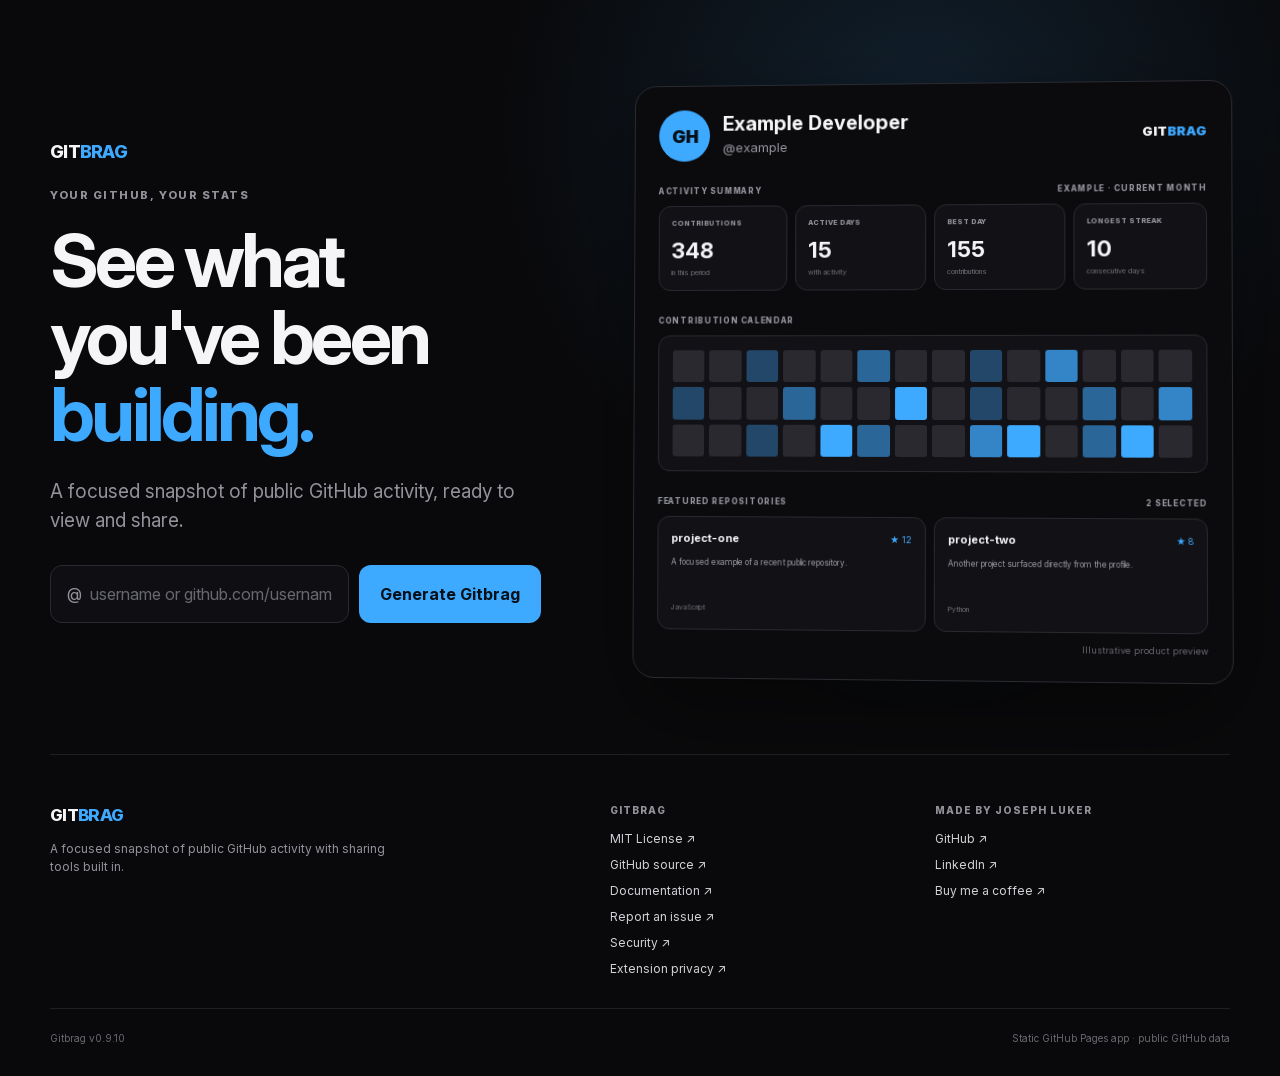
==== index.html @ af661ecd "License Gitbrag under MIT in v0.9.10" ====
<!doctype html>
<html lang="en">
<head>
  <meta charset="UTF-8">
  <meta name="viewport" content="width=device-width, initial-scale=1.0">
  <meta name="description" content="Gitbrag turns public GitHub activity into focused stats, shareable profiles, social images, embeds, and in-GitHub cards.">
  <meta name="theme-color" content="#09090b">
  <meta name="referrer" content="no-referrer">
  <meta http-equiv="Content-Security-Policy" content="default-src 'self'; script-src 'self'; style-src 'self' 'unsafe-inline'; font-src 'self'; connect-src https://api.github.com https://github-contributions-api.jogruber.de; img-src 'self' https://avatars.githubusercontent.com data: blob:; object-src 'none'; base-uri 'none'; form-action 'none'">
  <meta name="color-scheme" content="dark">
  <title>Gitbrag — Your GitHub, Your Stats</title>
  <link rel="icon" href="data:,">
  <link rel="stylesheet" href="style.css?v=0.9.10">
  <link rel="stylesheet" href="share-page.css?v=0.9.10">
  <link rel="stylesheet" href="png.css?v=0.9.10">
  <link rel="stylesheet" href="landing.css?v=0.9.10">
  <link rel="stylesheet" href="dated.css?v=0.9.10">
</head>
<body>
  <main class="app">
    <div class="app-version" aria-label="Gitbrag version 0.9.10">v0.9.10</div>

    <section id="searchView" class="landing-simple" aria-labelledby="searchTitle">
      <div class="landing-simple-shell">
        <div class="landing-simple-hero">
          <div class="landing-simple-hero-copy">
            <div class="landing-simple-brand">GIT<span>BRAG</span></div>
            <p class="landing-simple-kicker">YOUR GITHUB, YOUR STATS</p>
            <h1 id="searchTitle">See what you've been<br><span>building.</span></h1>
            <p class="landing-simple-copy">A focused snapshot of public GitHub activity, ready to view and share.</p>

            <form id="searchForm" class="search landing-simple-search">
              <label class="input-wrap" for="username">
                <span aria-hidden="true">@</span>
                <input id="username" autocomplete="off" autocapitalize="none" spellcheck="false"
                       placeholder="username or github.com/username"
                       aria-label="GitHub username or GitHub profile URL" required>
              </label>
              <button type="submit">Generate Gitbrag</button>
            </form>
          </div>

          <div class="landing-product-stage" aria-label="Illustrative Gitbrag dashboard preview">
            <div class="landing-demo">
              <div class="landing-demo-top">
                <div class="landing-demo-profile">
                  <div class="landing-demo-avatar" aria-hidden="true">GH</div>
                  <div><strong>Example Developer</strong><small>@example</small></div>
                </div>
                <div class="landing-demo-brand">GIT<span>BRAG</span></div>
              </div>

              <div class="landing-demo-label"><span>Activity summary</span><span>Example · current month</span></div>
              <div class="landing-demo-stats">
                <article class="landing-demo-stat"><span>Contributions</span><b>348</b><small>in this period</small></article>
                <article class="landing-demo-stat"><span>Active days</span><b>15</b><small>with activity</small></article>
                <article class="landing-demo-stat"><span>Best day</span><b>155</b><small>contributions</small></article>
                <article class="landing-demo-stat"><span>Longest streak</span><b>10</b><small>consecutive days</small></article>
              </div>

              <div class="landing-demo-label"><span>Contribution calendar</span><span></span></div>
              <div class="landing-demo-calendar"><div class="landing-demo-heatmap" aria-hidden="true"></div></div>

              <div class="landing-demo-label"><span>Featured repositories</span><span>2 selected</span></div>
              <div class="landing-demo-repos">
                <article class="landing-demo-repo">
                  <div class="landing-demo-repo-top"><strong>project-one</strong><span>★ 12</span></div>
                  <p>A focused example of a recent public repository.</p>
                  <small>JavaScript</small>
                </article>
                <article class="landing-demo-repo">
                  <div class="landing-demo-repo-top"><strong>project-two</strong><span>★ 8</span></div>
                  <p>Another project surfaced directly from the profile.</p>
                  <small>Python</small>
                </article>
              </div>
              <p class="landing-demo-note">Illustrative product preview</p>
            </div>
          </div>
        </div>

        <footer class="landing-simple-footer">
          <div class="landing-simple-footer-intro">
            <div class="landing-simple-footer-brand">GIT<span>BRAG</span></div>
            <p>A focused snapshot of public GitHub activity with sharing tools built in.</p>
          </div>

          <div class="landing-simple-footer-column">
            <strong>Gitbrag</strong>
            <a href="https://github.com/JPLuker/Gitbrag/blob/main/LICENSE" target="_blank" rel="noopener noreferrer">MIT License ↗</a>
            <a href="https://github.com/JPLuker/Gitbrag" target="_blank" rel="noopener noreferrer">GitHub source ↗</a>
            <a href="https://github.com/JPLuker/Gitbrag/blob/main/README.md" target="_blank" rel="noopener noreferrer">Documentation ↗</a>
            <a href="https://github.com/JPLuker/Gitbrag/issues/new/choose" target="_blank" rel="noopener noreferrer">Report an issue ↗</a>
            <a href="https://github.com/JPLuker/Gitbrag/blob/main/SECURITY.md" target="_blank" rel="noopener noreferrer">Security ↗</a>
            <a href="https://github.com/JPLuker/Gitbrag/blob/main/extension/PRIVACY.md" target="_blank" rel="noopener noreferrer">Extension privacy ↗</a>
          </div>

          <div class="landing-simple-footer-column">
            <strong>Made by Joseph Luker</strong>
            <a href="https://github.com/JPLuker" target="_blank" rel="noopener noreferrer">GitHub ↗</a>
            <a href="https://www.linkedin.com/in/josephluker" target="_blank" rel="noopener noreferrer">LinkedIn ↗</a>
            <a href="https://buymeacoffee.com/OSJoseph" target="_blank" rel="noopener noreferrer">Buy me a coffee ↗</a>
          </div>
        </footer>

        <div class="landing-simple-footer-bottom">
          <span>Gitbrag v0.9.10</span>
          <span>Static GitHub Pages app · public GitHub data</span>
        </div>
      </div>
    </section>

    <section id="loadingView" class="loading hidden" role="status" aria-live="polite">
      <div class="spinner" aria-hidden="true"></div>
      <h2>Building your Gitbrag…</h2>
      <p id="loadingText">Finding the GitHub profile…</p>
    </section>

    <section id="profileView" class="profile hidden" aria-labelledby="displayName">
      <header class="profile-header">
        <button id="backBtn" class="back" type="button">← New user</button>
        <div class="brand small">GIT<span>BRAG</span></div>
        <div class="share-control">
          <button id="shareBtn" class="share-button" type="button" aria-haspopup="menu" aria-controls="shareMenu" aria-expanded="false">Share</button>
          <div id="shareMenu" class="share-menu hidden" role="menu" aria-label="Share options">
            <button id="shareLinkAction" type="button" role="menuitem">Share link</button>
            <button id="generateImageAction" type="button" role="menuitem">Generate image</button>
            <button id="embedAction" type="button" role="menuitem">Embed</button>
          </div>
        </div>
      </header>

      <div class="profile-intro">
        <img id="avatar" class="avatar" alt="">
        <div class="profile-copy">
          <h2 id="displayName" tabindex="-1"></h2>
          <p id="handle" class="handle"></p>
        </div>
      </div>

      <div class="period-picker-wrap">
        <div class="period-stepper periods" role="group" aria-label="Activity period">
          <button id="periodPrev" class="period-arrow" type="button" aria-label="Previous calendar month">‹</button>
          <button id="periodPickerButton" class="period-picker-button" type="button" aria-haspopup="true" aria-controls="periodPickerPanel" aria-expanded="false">
            <span id="periodPickerLabel">Current month</span>
            <span class="period-picker-caret" aria-hidden="true">⌄</span>
          </button>
          <button id="periodNext" class="period-arrow" type="button" aria-label="Next calendar month">›</button>
        </div>

        <div id="periodPickerPanel" class="period-picker-panel hidden" aria-label="Choose activity period">
          <section class="period-picker-section" aria-labelledby="periodCalendarHeading">
            <div id="periodCalendarHeading" class="period-picker-heading">Calendar</div>
            <div class="period-picker-list">
              <button type="button" data-period-shortcut="current-month"><span>This month</span><small id="periodThisMonthLabel"></small></button>
              <button type="button" data-period-shortcut="previous-month"><span>Previous month</span><small id="periodPreviousMonthLabel"></small></button>
              <button type="button" data-period-shortcut="current-year"><span>This year</span><small id="periodCurrentYearLabel"></small></button>
            </div>
            <div class="period-picker-custom-links">
              <button id="chooseMonthToggle" type="button" aria-controls="customMonthPanel" aria-expanded="false">Choose month…</button>
              <button id="chooseYearToggle" type="button" aria-controls="customYearPanel" aria-expanded="false">Choose year…</button>
            </div>

            <div id="customMonthPanel" class="period-custom-panel hidden">
              <label><span>Month</span><select id="customMonthSelect" aria-label="Choose calendar month"></select></label>
              <label><span>Year</span><select id="customMonthYearSelect" aria-label="Choose calendar month year"></select></label>
              <button id="applyCustomMonth" class="period-custom-apply" type="button">View</button>
            </div>

            <div id="customYearPanel" class="period-custom-panel period-custom-year hidden">
              <label><span>Year</span><select id="customYearSelect" aria-label="Choose calendar year"></select></label>
              <button id="applyCustomYear" class="period-custom-apply" type="button">View</button>
            </div>
          </section>

          <section class="period-picker-section" aria-labelledby="periodRollingHeading">
            <div id="periodRollingHeading" class="period-picker-heading">Rolling</div>
            <div class="period-picker-chips" role="group" aria-label="Rolling activity periods">
              <button type="button" data-rolling-period="day">24H</button>
              <button type="button" data-rolling-period="week">7D</button>
              <button type="button" data-rolling-period="month">30D</button>
              <button type="button" data-rolling-period="twomonths">60D</button>
              <button type="button" data-rolling-period="sixmonths">6M</button>
              <button type="button" data-rolling-period="year">1Y</button>
              <button type="button" data-rolling-period="lifetime">ALL TIME</button>
            </div>
          </section>
        </div>
      </div>

      <div class="section-title stats-title">
        <span>ACTIVITY SUMMARY</span>
        <span id="periodLabel">CURRENT MONTH</span>
      </div>
      <div id="contributionNotice" class="notice hidden" role="status"></div>
      <div id="statsGrid" class="stats-grid"></div>
      <div id="extraStats" class="extra-grid" aria-label="Profile summary"></div>

      <div class="section-title">
        <span>CONTRIBUTION CALENDAR</span>
        <span id="calendarPeriodLabel"></span>
      </div>
      <div class="calendar-card">
        <div class="calendar-scroll">
          <div id="contributionGraph" class="contribution-graph" role="img" aria-label="GitHub contribution calendar"></div>
        </div>
        <div class="calendar-footer">
          <span id="calendarTotal"></span>
          <a id="githubProfile" target="_blank" rel="noreferrer">View on GitHub ↗</a>
        </div>
      </div>

      <div class="section-title">
        <span>TOP PUBLIC REPOSITORIES</span>
        <span>NON-FORKS</span>
      </div>
      <div id="repos" class="repo-list"></div>

      <footer>Gitbrag uses public GitHub data. Contribution totals follow GitHub’s public contribution graph.</footer>
    </section>

    <section id="sharedView" class="shared-view hidden" aria-label="Shared Gitbrag page">
      <div id="sharedPreviewBar" class="shared-preview-bar hidden">
        <span class="shared-preview-label">Share preview</span>
        <div class="shared-preview-actions">
          <button id="sharedEdit" class="secondary-button" type="button">Edit share</button>
          <button id="sharedFullProfile" class="secondary-button" type="button">View full profile</button>
        </div>
      </div>
      <div id="sharedPage"></div>
      <div id="sharedFooterActions" class="shared-footer-actions">
        <button id="sharedNewUser" class="shared-create-button" type="button">Create your own Gitbrag</button>
      </div>
    </section>

    <section id="errorView" class="error hidden" aria-live="assertive">
      <div class="brand">GIT<span>BRAG</span></div>
      <h2>Couldn’t load that profile.</h2>
      <p id="errorText">Check the username or GitHub link and try again.</p>
      <button id="errorBack" type="button">Try again</button>
    </section>
  </main>

  <dialog id="shareModal" class="share-dialog" aria-labelledby="shareModalTitle" aria-describedby="shareModalDescription">
    <div class="share-dialog-card">
      <header class="share-dialog-head">
        <div>
          <p class="eyebrow">SHARE LINK</p>
          <h2 id="shareModalTitle">Customize the shared page.</h2>
        </div>
        <button id="closeShareModal" class="icon-button" type="button" aria-label="Close share settings">×</button>
      </header>
      <p id="shareModalDescription" class="share-dialog-copy">Choose what appears when someone opens your Gitbrag link. This is a responsive webpage, not an image.</p>

      <div class="share-settings-grid">
        <fieldset class="share-fieldset">
          <legend>Page sections</legend>
          <label><span>Profile</span><input id="shareProfile" type="checkbox" checked></label>
          <label><span>Stats</span><input id="shareStats" type="checkbox" checked></label>
          <label><span>Contribution calendar</span><input id="shareCalendar" type="checkbox" checked></label>
          <label><span>Repositories</span><input id="shareRepos" type="checkbox" checked></label>
        </fieldset>

        <fieldset class="share-fieldset">
          <legend>Page settings</legend>
          <label><span>Stats period</span><select id="shareStatsPeriod"><option value="day">24 hours</option><option value="week">7 days</option><option value="month">30 days</option><option value="twomonths">60 days</option><option value="sixmonths">6 months</option><option value="year">1 year</option><option value="lifetime">All time</option></select></label>
          <label><span>Calendar range</span><select id="shareCalendarRange"><option value="1m">1 month</option><option value="3m">3 months</option><option value="6m">6 months</option><option value="1y">1 year</option><option value="2y">2 years</option><option value="all">All available</option></select></label>
          <label><span>Text size</span><select id="shareTextSize"><option value="compact">Compact</option><option value="balanced">Balanced</option><option value="large">Large</option><option value="huge">Huge</option></select></label>
          <label><span>Accent</span><select id="shareAccent"><option value="auto">Profile accent</option><option value="blue">Blue</option><option value="white">White</option><option value="cyan">Cyan</option><option value="purple">Purple</option><option value="green">Green</option></select></label>
          <label><span>Card style</span><select id="shareCardStyle"><option value="solid">Solid</option><option value="outline">Outline</option><option value="glass">Glass</option></select></label>
        </fieldset>
      </div>

      <fieldset class="share-fieldset share-repositories-fieldset">
        <legend>Repositories</legend>
        <div id="shareRepoPicker"></div>
      </fieldset>

      <div class="share-dialog-actions">
        <button id="cancelShareModal" class="secondary-button" type="button">Cancel</button>
        <button id="previewSharePage" class="secondary-button" type="button">Preview page</button>
        <button id="copyShareLink" class="primary-button" type="button" aria-live="polite">Copy share link</button>
      </div>
    </div>
  </dialog>

  <dialog id="pngModal" class="png-dialog" aria-labelledby="pngModalTitle" aria-describedby="pngModalDescription">
    <div class="png-dialog-card">
      <header class="png-dialog-head">
        <div>
          <p class="eyebrow">GENERATE IMAGE</p>
          <h2 id="pngModalTitle">Build a shareable Gitbrag PNG.</h2>
        </div>
        <button id="closePngModal" class="icon-button" type="button" aria-label="Close image generator">×</button>
      </header>
      <p id="pngModalDescription" class="png-dialog-copy">The preview is the actual 1080 × 1080 canvas that will be exported. Image rendering is separate from shared-page rendering.</p>

      <div class="png-workspace">
        <div class="png-settings">
          <fieldset class="png-fieldset">
            <legend>Image sections</legend>
            <label><span>Profile</span><input id="pngProfile" type="checkbox" checked></label>
            <label><span>Stats</span><input id="pngStats" type="checkbox" checked></label>
            <label><span>Contribution calendar</span><input id="pngCalendar" type="checkbox" checked></label>
            <label><span>Repositories</span><input id="pngRepos" type="checkbox" checked></label>
          </fieldset>

          <fieldset class="png-fieldset">
            <legend>Image settings</legend>
            <label><span>Stats period</span><select id="pngStatsPeriod"><option value="day">24 hours</option><option value="week">7 days</option><option value="month">30 days</option><option value="twomonths">60 days</option><option value="sixmonths">6 months</option><option value="year">1 year</option><option value="lifetime">All time</option></select></label>
            <label><span>Calendar range</span><select id="pngCalendarRange"><option value="1m">1 month</option><option value="3m">3 months</option><option value="6m">6 months</option><option value="1y">1 year</option><option value="2y">2 years</option><option value="all">All available</option></select></label>
            <label><span>Text size</span><select id="pngTextSize"><option value="compact">Compact</option><option value="balanced">Balanced</option><option value="large">Large</option><option value="huge">Huge</option></select></label>
            <label><span>Accent</span><select id="pngAccent"><option value="auto">Profile accent</option><option value="blue">Blue</option><option value="white">White</option><option value="cyan">Cyan</option><option value="purple">Purple</option><option value="green">Green</option></select></label>
            <label><span>Card style</span><select id="pngCardStyle"><option value="solid">Solid</option><option value="outline">Outline</option><option value="glass">Glass</option></select></label>
          </fieldset>

          <fieldset class="png-fieldset">
            <legend>Repositories</legend>
            <div id="pngRepoPicker"></div>
          </fieldset>
        </div>

        <div class="png-preview">
          <div class="png-preview-frame">
            <canvas id="pngCanvas" width="1080" height="1080" aria-label="Gitbrag PNG preview"></canvas>
            <div class="png-preview-meta"><span id="pngStatus" role="status" aria-live="polite">1080 × 1080</span><span>1:1 PNG</span></div>
          </div>
        </div>
      </div>

      <div class="png-dialog-actions">
        <button id="cancelPngModal" class="secondary-button" type="button">Cancel</button>
        <button id="downloadPng" class="primary-button" type="button">Download PNG</button>
      </div>
    </div>
  </dialog>

  <script src="stats-period.js?v=0.9.10"></script>
  <script src="share-config.js?v=0.9.10"></script>
  <script src="share-page.js?v=0.9.10"></script>
  <script src="app.js?v=0.9.10"></script>
  <script src="dated-period.js?v=0.9.10"></script>
  <script src="period-picker.js?v=0.9.10"></script>
  <script src="landing.js?v=0.9.10"></script>
  <script src="embed.js?v=0.9.10"></script>
  <script src="png.js?v=0.9.10"></script>
</body>
</html>
---- style.css ----
@font-face {
  font-family: Inter;
  font-style: normal;
  font-weight: 100 900;
  font-display: swap;
  src: url("assets/fonts/InterVariable.woff2") format("woff2");
}

:root {
  color-scheme: dark;
  --bg: #09090b;
  --panel: #121216;
  --panel-strong: #18181d;
  --line: #29292f;
  --text: #f5f5f7;
  --muted: #92929b;
  --subtle: #686870;
  --accent: #3da9ff;
  --accent-strong: #70c1ff;
  --level-1: #254a6a;
  --level-2: #2778b4;
  --level-3: #35a1ed;
  --level-4: #3da9ff;
  --radius: 14px;
  --shadow: 0 18px 50px rgba(0, 0, 0, 0.22);
}

* { box-sizing: border-box; }
html { background: var(--bg); }
body {
  margin: 0;
  min-width: 320px;
  min-height: 100vh;
  background: var(--bg);
  color: var(--text);
  font-family: Inter, system-ui, -apple-system, BlinkMacSystemFont, "Segoe UI", sans-serif;
  line-height: 1.5;
}
button, input, select { font: inherit; }
button, a { -webkit-tap-highlight-color: transparent; }
button:focus-visible, a:focus-visible, input:focus-visible, select:focus-visible {
  outline: 2px solid var(--accent-strong);
  outline-offset: 3px;
}
.hidden { display: none !important; }

.app {
  position: relative;
  width: min(1120px, 100%);
  margin: 0 auto;
  padding: 28px 24px 48px;
}
.app-version {
  position: absolute;
  top: 14px;
  right: 24px;
  color: var(--accent);
  font-size: 12px;
  font-weight: 700;
  letter-spacing: .08em;
  opacity: .9;
}
.brand { font-weight: 800; letter-spacing: -.03em; }
.brand span { color: var(--accent); }
.brand.small { font-size: 14px; letter-spacing: .01em; }
.eyebrow, .section-title, .stat .label, .extra span {
  color: var(--muted);
  font-size: 11px;
  font-weight: 800;
  letter-spacing: .12em;
  text-transform: uppercase;
}

.hero, .loading, .error {
  min-height: 80vh;
  display: flex;
  flex-direction: column;
  align-items: center;
  justify-content: center;
  text-align: center;
}
.hero h1 {
  margin: 20px 0;
  font-size: clamp(48px, 8vw, 76px);
  line-height: .98;
  letter-spacing: -.055em;
}
.hero h1 span { color: var(--accent); }
.subhead, .hint, .handle, footer, .repo-desc, .repo-meta, .stat .note, .loading p, .error p { color: var(--muted); }
.subhead { margin: 0 0 28px; font-size: 17px; }
.search { display: flex; width: min(620px, 100%); gap: 10px; }
.input-wrap {
  flex: 1;
  display: flex;
  align-items: center;
  gap: 8px;
  min-width: 0;
  padding: 15px 16px;
  background: var(--panel);
  border: 1px solid var(--line);
  border-radius: 12px;
  transition: border-color .15s ease, box-shadow .15s ease;
}
.input-wrap:focus-within {
  border-color: var(--accent);
  box-shadow: 0 0 0 3px color-mix(in srgb, var(--accent) 18%, transparent);
}
.input-wrap span { color: var(--muted); }
.input-wrap input {
  width: 100%;
  min-width: 0;
  padding: 0;
  color: var(--text);
  background: transparent;
  border: 0;
  outline: 0;
}
.input-wrap input::placeholder { color: var(--subtle); }

.search button, .back, #errorBack, .share-button, .primary-button, .secondary-button, .icon-button {
  border-radius: 12px;
  font-weight: 700;
  cursor: pointer;
  transition: transform .15s ease, filter .15s ease, background .15s ease, border-color .15s ease;
}
.search button, #errorBack, .primary-button {
  padding: 14px 20px;
  color: #071018;
  background: var(--accent);
  border: 1px solid transparent;
}
.search button:hover, #errorBack:hover, .primary-button:hover { filter: brightness(1.08); }
.back, .share-button, .secondary-button {
  padding: 10px 14px;
  color: var(--text);
  background: var(--panel);
  border: 1px solid var(--accent);
}
.back:hover, .share-button:hover, .secondary-button:hover {
  background: color-mix(in srgb, var(--accent) 10%, var(--panel));
}
.search button:active, .back:active, #errorBack:active, .share-button:active, .primary-button:active, .secondary-button:active { transform: translateY(1px); }
.hint { margin-top: 12px; font-size: 12px; }
.loading h2, .error h2 { margin: 18px 0 6px; font-size: 30px; letter-spacing: -.03em; }
.loading p, .error p { margin: 0 0 20px; }
.spinner {
  width: 34px;
  height: 34px;
  border: 3px solid var(--line);
  border-top-color: var(--accent);
  border-radius: 50%;
  animation: spin .8s linear infinite;
}
@keyframes spin { to { transform: rotate(360deg); } }

.profile-header {
  display: grid;
  grid-template-columns: 1fr auto 1fr;
  padding-top: 18px;
  align-items: center;
  gap: 20px;
}
.profile-header > .back { justify-self: start; }
.profile-header > .brand { justify-self: center; }
.share-control { position: relative; justify-self: end; }
.share-menu {
  position: absolute;
  top: calc(100% + 8px);
  right: 0;
  z-index: 30;
  width: 190px;
  padding: 6px;
  background: var(--panel-strong);
  border: 1px solid var(--line);
  border-radius: 12px;
  box-shadow: var(--shadow);
}
.share-menu button {
  width: 100%;
  padding: 11px 12px;
  color: var(--text);
  background: transparent;
  border: 0;
  border-radius: 8px;
  text-align: left;
  cursor: pointer;
}
.share-menu button:hover { background: color-mix(in srgb, var(--accent) 10%, var(--panel-strong)); }

.profile-intro { display: flex; align-items: center; gap: 20px; padding: 55px 0 35px; }
.avatar {
  width: 88px;
  height: 88px;
  flex: none;
  object-fit: cover;
  border: 3px solid var(--accent);
  border-radius: 50%;
  background: var(--panel);
  box-shadow: 0 0 0 5px color-mix(in srgb, var(--accent) 9%, transparent);
}
.profile-copy { min-width: 0; }
.profile-intro h2 {
  margin: 0;
  font-size: clamp(31px, 5vw, 44px);
  line-height: 1.08;
  letter-spacing: -.04em;
  overflow-wrap: anywhere;
}
.handle { margin: 7px 0 0; overflow-wrap: anywhere; }
.periods {
  display: flex;
  gap: 6px;
  overflow-x: auto;
  padding-bottom: 10px;
  border-bottom: 1px solid var(--line);
  scrollbar-width: thin;
}
.periods button {
  flex: none;
  padding: 9px 12px;
  color: #aaa;
  background: transparent;
  border: 0;
  border-radius: 8px;
  cursor: pointer;
  font-weight: 700;
}
.periods button:hover { color: var(--text); background: var(--panel); }
.periods button.active { color: #071018; background: var(--accent); }
.section-title { display: flex; justify-content: space-between; gap: 20px; margin: 38px 0 12px; }
.stats-title { margin-top: 24px; }
.notice {
  margin-bottom: 10px;
  padding: 12px 14px;
  color: #e7d89f;
  background: #1b1810;
  border: 1px solid #4a4122;
  border-radius: 12px;
  font-size: 13px;
}
.stats-grid { display: grid; grid-template-columns: repeat(4, minmax(0, 1fr)); gap: 10px; }
.stat, .extra, .repo, .calendar-card, .stats-message {
  background: var(--panel);
  border: 1px solid var(--line);
  border-radius: var(--radius);
}
.stat { min-width: 0; padding: 20px; }
.stat .value {
  margin-top: 22px;
  font-size: clamp(34px, 5vw, 42px);
  font-weight: 800;
  line-height: 1;
  letter-spacing: -.045em;
  overflow-wrap: anywhere;
}
.stat .note { margin-top: 8px; font-size: 11px; line-height: 1.35; }
.extra-grid { display: grid; grid-template-columns: repeat(5, minmax(0, 1fr)); gap: 10px; margin-top: 10px; }
.extra { min-width: 0; padding: 16px 18px; }
.extra b { display: block; font-size: 19px; line-height: 1.1; overflow-wrap: anywhere; }
.extra span { display: block; margin-top: 6px; font-size: 9px; }
.calendar-card { padding: 18px; }
.calendar-scroll { width: 100%; overflow-x: auto; padding-bottom: 4px; scrollbar-width: thin; }
.contribution-graph {
  display: grid;
  grid-auto-flow: column;
  grid-template-rows: repeat(7, 10px);
  grid-auto-columns: 10px;
  width: max-content;
  min-width: 0;
  margin: 0 auto;
  gap: 4px;
}
.contribution-graph.is-unavailable {
  display: block;
  width: 100%;
  min-width: 0;
  margin: 0;
  padding: 28px 8px;
  color: var(--muted);
  text-align: center;
  font-size: 13px;
}
.contrib-cell { width: 10px; min-width: 10px; height: 10px; background: var(--line); border-radius: 2px; }
.contrib-cell.level-1 { background: var(--level-1); }
.contrib-cell.level-2 { background: var(--level-2); }
.contrib-cell.level-3 { background: var(--level-3); }
.contrib-cell.level-4 { background: var(--level-4); }
.calendar-footer { display: flex; justify-content: space-between; gap: 20px; margin-top: 14px; color: var(--muted); font-size: 11px; }
.calendar-footer a { flex: none; color: var(--text); text-decoration: none; }
.calendar-footer a:hover { color: var(--accent-strong); }
.repo-list { display: grid; grid-template-columns: repeat(2, minmax(0, 1fr)); gap: 10px; }
.repo { min-width: 0; padding: 20px; box-shadow: var(--shadow); }
.repo-top { display: flex; align-items: flex-start; justify-content: space-between; gap: 16px; }
.repo-name { min-width: 0; color: var(--text); font-weight: 700; text-decoration: none; overflow-wrap: anywhere; }
.repo-name:hover { color: var(--accent-strong); }
.repo-count { flex: none; color: var(--accent); font-size: 13px; font-weight: 700; }
.repo-desc {
  min-height: 2.8em;
  margin: 12px 0 16px;
  font-size: 13px;
  display: -webkit-box;
  overflow: hidden;
  -webkit-box-orient: vertical;
  -webkit-line-clamp: 2;
}
.repo-meta { display: flex; flex-wrap: wrap; gap: 8px 15px; font-size: 11px; }
.repo-meta b { color: var(--text); }
.stats-message { grid-column: 1 / -1; padding: 24px; color: var(--muted); text-align: center; }
footer { margin-top: 38px; padding-top: 18px; border-top: 1px solid var(--line); font-size: 11px; text-align: center; }

.share-dialog {
  width: min(760px, calc(100% - 32px));
  max-height: min(90vh, 900px);
  padding: 0;
  color: var(--text);
  background: transparent;
  border: 0;
  overflow: visible;
}
.share-dialog::backdrop { background: rgba(0, 0, 0, .74); backdrop-filter: blur(4px); }
.share-dialog-card {
  max-height: min(90vh, 900px);
  overflow: auto;
  padding: 26px;
  background: var(--panel);
  border: 1px solid var(--line);
  border-radius: 20px;
  box-shadow: 0 30px 80px rgba(0, 0, 0, .55);
}
.share-dialog-head { display: flex; align-items: flex-start; justify-content: space-between; gap: 20px; }
.share-dialog-head .eyebrow { margin: 0 0 5px; }
.share-dialog-head h2 { margin: 0; font-size: 27px; letter-spacing: -.035em; }
.share-dialog-copy { margin: 10px 0 22px; color: var(--muted); font-size: 13px; }
.icon-button {
  flex: none;
  width: 38px;
  height: 38px;
  padding: 0;
  color: var(--muted);
  background: transparent;
  border: 1px solid transparent;
  font-size: 25px;
  line-height: 1;
}
.icon-button:hover { color: var(--text); background: var(--panel-strong); border-color: var(--line); }
.share-settings-grid { display: grid; grid-template-columns: 1fr 1fr; gap: 12px; }
.share-fieldset {
  min-width: 0;
  margin: 0;
  padding: 14px 16px;
  background: #0d0d11;
  border: 1px solid var(--line);
  border-radius: 14px;
}
.share-fieldset legend {
  padding: 0 5px;
  color: var(--muted);
  font-size: 10px;
  font-weight: 800;
  letter-spacing: .12em;
  text-transform: uppercase;
}
.share-fieldset > label {
  display: flex;
  align-items: center;
  justify-content: space-between;
  gap: 14px;
  padding: 9px 0;
  border-bottom: 1px solid #1f1f25;
  color: #c3c3c9;
  font-size: 13px;
}
.share-fieldset > label:last-child { border-bottom: 0; }
.share-fieldset input[type="checkbox"] { width: 18px; height: 18px; accent-color: var(--accent); }
.share-fieldset select {
  min-width: 145px;
  max-width: 55%;
  padding: 8px 9px;
  color: var(--text);
  background: var(--panel);
  border: 1px solid var(--line);
  border-radius: 9px;
}
.share-repositories-fieldset { margin-top: 12px; transition: opacity .15s ease; }
.share-repositories-fieldset.is-disabled { opacity: .45; pointer-events: none; }
.share-repo-head { display: flex; justify-content: space-between; gap: 15px; margin-bottom: 10px; }
.share-repo-head > div { display: grid; gap: 2px; }
.share-repo-head b { font-size: 13px; }
.share-repo-head small { color: var(--muted); font-size: 11px; }
.share-repo-head > span { color: var(--accent); font-size: 12px; font-weight: 800; }
.share-repo-list { display: grid; grid-template-columns: 1fr 1fr; gap: 7px; max-height: 245px; overflow: auto; }
.share-repo-choice {
  display: flex;
  align-items: center;
  gap: 10px;
  min-width: 0;
  padding: 10px;
  background: var(--panel);
  border: 1px solid #24242a;
  border-radius: 10px;
  cursor: pointer;
}
.share-repo-choice:hover { border-color: var(--accent); }
.share-repo-choice input { width: 18px; height: 18px; flex: none; accent-color: var(--accent); }
.share-repo-choice > span { display: grid; gap: 2px; min-width: 0; }
.share-repo-choice b { overflow: hidden; font-size: 12px; text-overflow: ellipsis; white-space: nowrap; }
.share-repo-choice small { overflow: hidden; color: var(--muted); font-size: 10px; text-overflow: ellipsis; white-space: nowrap; }
.share-repo-choice input:disabled + span { opacity: .45; }
.share-empty { color: var(--muted); font-size: 12px; }
.share-dialog-actions { display: flex; justify-content: flex-end; gap: 9px; margin-top: 16px; }

.shared-view { padding-top: 18px; }
.shared-header {
  display: flex;
  align-items: center;
  justify-content: space-between;
  gap: 18px;
  margin-bottom: 20px;
}
.shared-header-actions { display: flex; flex-wrap: wrap; justify-content: flex-end; gap: 8px; }
.shared-page {
  --share-accent: var(--accent);
  --share-panel: var(--panel);
  --share-panel-strong: var(--panel-strong);
  --share-line: var(--line);
  width: 100%;
  padding: 28px;
  background: var(--bg);
  border: 1px solid var(--share-line);
  border-radius: 22px;
  box-shadow: var(--shadow);
}
.shared-page-inner { display: grid; gap: 28px; }
.shared-accent-auto { --share-accent: var(--accent); }
.shared-accent-blue { --share-accent: #3da9ff; }
.shared-accent-white { --share-accent: #f5f5f7; }
.shared-accent-cyan { --share-accent: #22d3ee; }
.shared-accent-purple { --share-accent: #a78bfa; }
.shared-accent-green { --share-accent: #4ade80; }
.shared-style-outline { background: transparent; }
.shared-style-outline .shared-stats-grid article,
.shared-style-outline .shared-repos-grid article { background: transparent; }
.shared-style-glass { background: rgba(18, 18, 22, .7); backdrop-filter: blur(18px); }
.shared-style-glass .shared-stats-grid article,
.shared-style-glass .shared-repos-grid article { background: rgba(255, 255, 255, .045); }
.shared-profile-block { display: flex; align-items: center; gap: 18px; min-width: 0; }
.shared-profile-block img {
  width: 82px;
  height: 82px;
  flex: none;
  object-fit: cover;
  border: 3px solid var(--share-accent);
  border-radius: 50%;
}
.shared-profile-block > div { min-width: 0; }
.shared-profile-block h1 { margin: 0; font-size: 40px; line-height: 1.05; letter-spacing: -.045em; overflow-wrap: anywhere; }
.shared-profile-block p { margin: 6px 0 0; color: var(--muted); overflow-wrap: anywhere; }
.shared-section { min-width: 0; }
.shared-section-title {
  display: flex;
  justify-content: space-between;
  gap: 16px;
  margin-bottom: 10px;
  color: var(--muted);
  font-size: 10px;
  font-weight: 800;
  letter-spacing: .12em;
}
.shared-stats-grid { display: grid; grid-template-columns: repeat(4, minmax(0, 1fr)); gap: 10px; }
.shared-stats-grid article,
.shared-repos-grid article,
.shared-empty-card,
.shared-calendar-unavailable {
  background: var(--share-panel);
  border: 1px solid var(--share-line);
  border-radius: 14px;
}
.shared-stats-grid article { min-width: 0; padding: 18px; }
.shared-stats-grid article > span { color: var(--muted); font-size: 9px; font-weight: 800; letter-spacing: .1em; }
.shared-stats-grid article > b { display: block; margin-top: 18px; font-size: 36px; line-height: 1; letter-spacing: -.045em; overflow-wrap: anywhere; }
.shared-stats-grid article > small { display: block; margin-top: 7px; color: var(--muted); font-size: 10px; }
.shared-calendar-scroll { width: 100%; overflow-x: auto; padding: 16px; background: var(--share-panel); border: 1px solid var(--share-line); border-radius: 14px; }
.shared-calendar {
  display: grid;
  grid-auto-flow: column;
  grid-template-rows: repeat(7, 10px);
  grid-auto-columns: 10px;
  width: max-content;
  gap: 4px;
}
.shared-calendar i { width: 10px; height: 10px; background: var(--share-line); border-radius: 2px; }
.shared-calendar i.level-1 { background: color-mix(in srgb, var(--share-accent) 35%, #121216); }
.shared-calendar i.level-2 { background: color-mix(in srgb, var(--share-accent) 55%, #121216); }
.shared-calendar i.level-3 { background: color-mix(in srgb, var(--share-accent) 78%, #121216); }
.shared-calendar i.level-4 { background: var(--share-accent); }
.shared-calendar-total { margin-top: 8px; color: var(--muted); font-size: 10px; }
.shared-calendar-unavailable { padding: 24px; color: var(--muted); text-align: center; }
.shared-repos-grid { display: grid; grid-template-columns: 1fr 1fr; gap: 10px; }
.shared-repos-grid article { min-width: 0; padding: 18px; }
.shared-repo-top { display: flex; justify-content: space-between; gap: 12px; }
.shared-repo-top a { color: var(--text); font-weight: 700; text-decoration: none; overflow-wrap: anywhere; }
.shared-repo-top a:hover { color: var(--share-accent); }
.shared-repo-top span { flex: none; color: var(--share-accent); font-size: 12px; font-weight: 700; }
.shared-repos-grid p { margin: 10px 0 12px; color: var(--muted); font-size: 12px; }
.shared-repos-grid small { color: var(--muted); }
.shared-notice, .shared-empty-card { padding: 18px; color: var(--muted); }
.shared-brand-footer {
  display: flex;
  justify-content: space-between;
  gap: 20px;
  margin-top: 0;
  padding-top: 16px;
  color: var(--muted);
  border-top: 1px solid var(--share-line);
  text-align: left;
}
.shared-brand-footer b { color: var(--text); }
.shared-brand-footer b span { color: var(--share-accent); }
.shared-size-compact .shared-profile-block h1 { font-size: 34px; }
.shared-size-compact .shared-stats-grid article > b { font-size: 30px; }
.shared-size-large .shared-profile-block h1 { font-size: 46px; }
.shared-size-large .shared-stats-grid article > b { font-size: 42px; }
.shared-size-huge .shared-profile-block h1 { font-size: 52px; }
.shared-size-huge .shared-stats-grid article > b { font-size: 48px; }

@media (max-width: 860px) {
  .stats-grid, .shared-stats-grid { grid-template-columns: repeat(2, minmax(0, 1fr)); }
  .extra-grid { grid-template-columns: repeat(3, minmax(0, 1fr)); }
}

@media (max-width: 700px) {
  .app { padding: 22px 18px 40px; }
  .app-version { top: 10px; right: 18px; font-size: 11px; }
  .search { flex-direction: column; }
  .search button { width: 100%; }
  .profile-intro { align-items: flex-start; padding: 46px 0 28px; }
  .avatar { width: 76px; height: 76px; }
  .repo-list, .shared-repos-grid { grid-template-columns: 1fr; }
  .section-title { gap: 12px; }
  .share-settings-grid { grid-template-columns: 1fr; }
  .share-repo-list { grid-template-columns: 1fr; }
  .shared-header { align-items: flex-start; flex-direction: column; }
  .shared-header-actions { justify-content: flex-start; }
  .shared-page { padding: 20px; }
}

@media (max-width: 520px) {
  .profile-header { grid-template-columns: auto 1fr auto; gap: 10px; }
  .profile-header > .brand { display: none; }
  .profile-header > .share-control { grid-column: 3; }
  .profile-intro { gap: 14px; }
  .stats-grid, .extra-grid, .shared-stats-grid { grid-template-columns: 1fr 1fr; }
  .calendar-footer { align-items: flex-start; flex-direction: column; gap: 8px; }
  .share-dialog { width: min(100% - 20px, 760px); }
  .share-dialog-card { padding: 20px; }
  .share-fieldset > label { align-items: flex-start; flex-direction: column; gap: 6px; }
  .share-fieldset select { width: 100%; max-width: none; }
  .share-dialog-actions { flex-direction: column; }
  .share-dialog-actions button { width: 100%; }
  .shared-profile-block { align-items: flex-start; }
  .shared-profile-block img { width: 68px; height: 68px; }
  .shared-profile-block h1 { font-size: 31px; }
  .shared-brand-footer { flex-direction: column; gap: 5px; }
}

@media (prefers-reduced-motion: reduce) {
  *, *::before, *::after {
    scroll-behavior: auto !important;
    transition-duration: .01ms !important;
    animation-duration: .01ms !important;
    animation-iteration-count: 1 !important;
  }
}
---- share-page.css ----
/* Shared-page refinements. Kept separate from the PNG renderer by design. */

.shared-preview-bar {
  display: flex;
  align-items: center;
  justify-content: space-between;
  gap: 14px;
  margin-bottom: 16px;
}

.shared-preview-label {
  color: var(--muted);
  font-size: 10px;
  font-weight: 800;
  letter-spacing: .12em;
  text-transform: uppercase;
}

.shared-preview-actions {
  display: flex;
  flex-wrap: wrap;
  justify-content: flex-end;
  gap: 8px;
}

.shared-footer-actions {
  display: flex;
  justify-content: center;
  margin: 16px 0 2px;
}

.shared-create-button {
  padding: 7px 11px;
  color: var(--muted);
  background: transparent;
  border: 1px solid var(--line);
  border-radius: 9px;
  font: 700 11px/1.2 Inter, system-ui, sans-serif;
  cursor: pointer;
  transition: color .15s ease, border-color .15s ease, background .15s ease, transform .15s ease;
}

.shared-create-button:hover {
  color: var(--text);
  border-color: var(--accent);
  background: color-mix(in srgb, var(--accent) 8%, transparent);
}

.shared-create-button:active {
  transform: translateY(1px);
}

.shared-calendar-scroll {
  overflow-x: auto;
  overscroll-behavior-x: contain;
}

.shared-calendar {
  --calendar-cell: 10px;
  --calendar-gap: 4px;
  display: grid;
  grid-auto-flow: column;
  grid-template-rows: repeat(7, var(--calendar-cell));
  grid-auto-columns: var(--calendar-cell);
  width: max-content;
  max-width: none;
  gap: var(--calendar-gap);
  margin-inline: auto;
}

.shared-calendar i {
  width: var(--calendar-cell);
  height: var(--calendar-cell);
}

html.gitbrag-embed,
body.gitbrag-embed {
  min-width: 0;
  background: transparent;
}

body.gitbrag-embed {
  overflow-x: hidden;
}

body.gitbrag-embed .app {
  width: 100%;
  max-width: none;
  margin: 0;
  padding: 0;
}

body.gitbrag-embed .app-version,
body.gitbrag-embed .shared-preview-bar,
body.gitbrag-embed .shared-footer-actions {
  display: none !important;
}

body.gitbrag-embed .shared-view {
  padding: 0;
}

body.gitbrag-embed .shared-page {
  width: 100%;
  margin: 0;
  border: 0;
  border-radius: 0;
  box-shadow: none;
}

body.gitbrag-embed .shared-page-inner {
  min-width: 0;
}

@media (max-width: 700px) {
  .shared-preview-bar {
    align-items: flex-start;
    flex-direction: column;
  }

  .shared-preview-actions {
    justify-content: flex-start;
  }
}

@media (max-width: 520px) {
  .shared-preview-actions {
    width: 100%;
  }

  .shared-preview-actions .secondary-button {
    flex: 1;
    padding: 9px 11px;
    font-size: 12px;
  }

  .shared-footer-actions {
    margin-top: 13px;
  }
}
---- png.css ----
/* PNG generator UI. The export renderer itself lives entirely in png.js canvas code. */
.png-dialog {
  width: min(1180px, calc(100% - 28px));
  max-height: 94vh;
  padding: 0;
  color: var(--text);
  background: transparent;
  border: 0;
  overflow: visible;
}
.png-dialog::backdrop { background: rgba(0, 0, 0, .78); backdrop-filter: blur(4px); }
.png-dialog-card {
  max-height: 94vh;
  overflow: auto;
  padding: 24px;
  background: var(--panel);
  border: 1px solid var(--line);
  border-radius: 20px;
  box-shadow: 0 30px 80px rgba(0, 0, 0, .55);
}
.png-dialog-head { display: flex; align-items: flex-start; justify-content: space-between; gap: 20px; }
.png-dialog-head .eyebrow { margin: 0 0 5px; }
.png-dialog-head h2 { margin: 0; font-size: 27px; letter-spacing: -.035em; }
.png-dialog-copy { margin: 10px 0 18px; color: var(--muted); font-size: 13px; }
.png-workspace { display: grid; grid-template-columns: minmax(290px, 390px) minmax(0, 1fr); gap: 18px; align-items: start; }
.png-settings { display: grid; gap: 10px; }
.png-fieldset {
  min-width: 0;
  margin: 0;
  padding: 13px 15px;
  background: #0d0d11;
  border: 1px solid var(--line);
  border-radius: 14px;
}
.png-fieldset legend { padding: 0 5px; color: var(--muted); font-size: 10px; font-weight: 800; letter-spacing: .12em; text-transform: uppercase; }
.png-fieldset > label { display: flex; align-items: center; justify-content: space-between; gap: 12px; padding: 8px 0; color: #c3c3c9; border-bottom: 1px solid #1f1f25; font-size: 12px; }
.png-fieldset > label:last-child { border-bottom: 0; }
.png-fieldset input[type="checkbox"] { width: 18px; height: 18px; accent-color: var(--accent); }
.png-fieldset select { min-width: 140px; max-width: 58%; padding: 7px 8px; color: var(--text); background: var(--panel); border: 1px solid var(--line); border-radius: 8px; }
.png-fieldset.is-disabled { opacity: .45; pointer-events: none; }
.png-repo-head { display: flex; justify-content: space-between; gap: 12px; margin-bottom: 9px; }
.png-repo-head > div { display: grid; gap: 2px; }
.png-repo-head b { font-size: 12px; }
.png-repo-head small { color: var(--muted); font-size: 10px; }
.png-repo-head > span { color: var(--accent); font-size: 11px; font-weight: 800; }
.png-repo-list { display: grid; gap: 6px; max-height: 190px; overflow: auto; }
.png-repo-choice { display: flex; align-items: center; gap: 9px; min-width: 0; padding: 9px; background: var(--panel); border: 1px solid #24242a; border-radius: 9px; cursor: pointer; }
.png-repo-choice:hover { border-color: var(--accent); }
.png-repo-choice input { width: 17px; height: 17px; flex: none; accent-color: var(--accent); }
.png-repo-choice > span { display: grid; gap: 1px; min-width: 0; }
.png-repo-choice b, .png-repo-choice small { overflow: hidden; text-overflow: ellipsis; white-space: nowrap; }
.png-repo-choice b { font-size: 11px; }
.png-repo-choice small { color: var(--muted); font-size: 9px; }
.png-empty { color: var(--muted); font-size: 11px; }
.png-preview { min-width: 0; }
.png-preview-frame { width: 100%; padding: 12px; background: #0d0d11; border: 1px solid var(--line); border-radius: 16px; }
#pngCanvas { display: block; width: 100%; height: auto; aspect-ratio: 1; background: #09090b; border-radius: 10px; }
.png-preview-meta { display: flex; justify-content: space-between; gap: 12px; margin-top: 9px; color: var(--muted); font-size: 10px; }
.png-dialog-actions { display: flex; justify-content: flex-end; gap: 9px; margin-top: 16px; }
.png-dialog-actions button:disabled { opacity: .55; cursor: wait; }

.png-period-legacy-control,
[data-dated-builder-for="pngStatsPeriod"] { display: none !important; }
.png-unified-period {
  position: relative;
  padding-bottom: 9px;
  margin-bottom: 2px;
  border-bottom: 1px solid #1f1f25;
}
.png-unified-period-head {
  display: flex;
  align-items: center;
  justify-content: space-between;
  gap: 10px;
  margin-bottom: 7px;
  color: #c3c3c9;
  font-size: 12px;
}
.png-unified-period-head small { color: var(--muted); font-size: 9px; font-weight: 700; text-transform: uppercase; letter-spacing: .04em; }
.png-unified-period-control { display: grid; grid-template-columns: 34px minmax(0, 1fr) 34px; gap: 6px; }
.png-unified-period-control button,
.png-unified-period-panel button,
.png-unified-period-panel select {
  min-width: 0;
  padding: 7px 8px;
  color: var(--text);
  background: var(--panel);
  border: 1px solid var(--line);
  border-radius: 8px;
  font: inherit;
}
.png-unified-period-control button,
.png-unified-period-panel button { cursor: pointer; }
.png-unified-period-control button:hover,
.png-unified-period-panel button:hover { border-color: var(--accent); }
.png-unified-period-control button:focus-visible,
.png-unified-period-panel button:focus-visible,
.png-unified-period-panel select:focus-visible { outline: 2px solid var(--accent); outline-offset: 2px; }
.png-unified-period-control > button:first-child,
.png-unified-period-control > button:last-child { padding: 0; font-size: 18px; line-height: 1; }
.png-unified-period-control button:disabled { opacity: .35; cursor: default; border-color: var(--line); }
.png-unified-period-current { overflow: hidden; font-size: 11px !important; font-weight: 800 !important; text-overflow: ellipsis; white-space: nowrap; }
.png-unified-period-panel {
  margin-top: 7px;
  padding: 9px;
  background: #101015;
  border: 1px solid var(--line);
  border-radius: 10px;
}
.png-unified-period-panel.hidden { display: none; }
.png-unified-period-quick,
.png-unified-period-rolling { display: grid; gap: 5px; }
.png-unified-period-quick { grid-template-columns: repeat(3, minmax(0, 1fr)); }
.png-unified-period-quick button,
.png-unified-period-rolling button,
.png-unified-period-row button { padding: 6px 5px; font-size: 9px; font-weight: 800; }
.png-unified-period-row {
  display: grid;
  grid-template-columns: 40px minmax(0, 1fr) minmax(66px, .75fr) 42px;
  align-items: center;
  gap: 5px;
  margin-top: 6px;
}
.png-unified-period-row-year { grid-template-columns: 40px minmax(0, 1fr) 42px; }
.png-unified-period-row > span,
.png-unified-period-heading { color: var(--muted); font-size: 8px; font-weight: 800; letter-spacing: .06em; text-transform: uppercase; }
.png-unified-period-row select { width: 100%; max-width: none; padding: 6px; font-size: 9px; }
.png-unified-period-heading { margin: 9px 0 5px; }
.png-unified-period-rolling { grid-template-columns: repeat(4, minmax(0, 1fr)); }
.png-unified-period-rolling button.active { color: #071018; background: var(--accent); border-color: var(--accent); }

@media (max-width: 860px) {
  .png-workspace { grid-template-columns: 1fr; }
  .png-settings { grid-template-columns: 1fr 1fr; }
  .png-fieldset:last-child { grid-column: 1 / -1; }
}
@media (max-width: 560px) {
  .png-dialog { width: min(100% - 16px, 1180px); }
  .png-dialog-card { padding: 18px; }
  .png-workspace, .png-settings { grid-template-columns: 1fr; }
  .png-fieldset:last-child { grid-column: auto; }
  .png-fieldset > label { align-items: flex-start; flex-direction: column; gap: 5px; }
  .png-fieldset select { width: 100%; max-width: none; }
  .png-dialog-actions { flex-direction: column; }
  .png-dialog-actions button { width: 100%; }
  .png-unified-period-quick { grid-template-columns: 1fr; }
  .png-unified-period-row,
  .png-unified-period-row-year { grid-template-columns: 1fr 1fr; }
  .png-unified-period-row > span { grid-column: 1 / -1; }
  .png-unified-period-row button { grid-column: 1 / -1; }
  .png-unified-period-rolling { grid-template-columns: repeat(3, minmax(0, 1fr)); }
}
---- landing.css ----
.landing-simple {
  width: 100vw;
  min-height: calc(100vh - 28px);
  margin: -28px calc(50% - 50vw) -48px;
  overflow: clip;
  background:
    radial-gradient(circle at 72% 12%, color-mix(in srgb, var(--accent) 14%, transparent), transparent 32%),
    var(--bg);
}

body.landing-active .app-version { display: none; }

.landing-simple-shell {
  display: flex;
  flex-direction: column;
  width: min(1180px, calc(100% - 48px));
  min-height: 100vh;
  margin: 0 auto;
}

.landing-simple-hero {
  display: grid;
  grid-template-columns: minmax(0, .9fr) minmax(430px, 1.1fr);
  align-items: center;
  gap: clamp(42px, 7vw, 90px);
  flex: 1;
  min-height: 72vh;
  padding: 82px 0 74px;
}

.landing-simple-hero-copy {
  min-width: 0;
}

.landing-simple-brand,
.landing-simple-footer-brand {
  color: var(--text);
  font-weight: 800;
  letter-spacing: -.04em;
}

.landing-simple-brand {
  margin-bottom: 22px;
  font-size: 18px;
}

.landing-simple-brand span,
.landing-simple-footer-brand span,
.landing-demo-brand span {
  color: var(--accent);
}

.landing-simple-kicker {
  margin: 0 0 18px;
  color: var(--muted);
  font-size: 11px;
  font-weight: 800;
  letter-spacing: .14em;
  text-transform: uppercase;
}

.landing-simple h1 {
  margin: 0;
  font-size: clamp(54px, 5.8vw, 84px);
  line-height: 1.04;
  letter-spacing: -.05em;
}

.landing-simple h1 span { color: var(--accent); }

.landing-simple-copy {
  max-width: 590px;
  margin: 25px 0 0;
  color: var(--muted);
  font-size: clamp(16px, 1.7vw, 19px);
}

.landing-simple .landing-simple-search {
  width: min(620px, 100%);
  margin-top: 30px;
}

.landing-simple .landing-simple-search .input-wrap {
  min-height: 58px;
  background: #0f0f13;
}

.landing-simple .landing-simple-search button {
  min-width: 165px;
}

.landing-product-stage {
  position: relative;
  min-width: 0;
  perspective: 1400px;
}

.landing-product-stage::before {
  content: '';
  position: absolute;
  inset: 12% 3% -8%;
  background: radial-gradient(circle, color-mix(in srgb, var(--accent) 23%, transparent), transparent 66%);
  filter: blur(28px);
  opacity: .7;
  pointer-events: none;
}

.landing-demo {
  position: relative;
  z-index: 1;
  width: 100%;
  padding: 24px;
  background: #0b0b0e;
  border: 1px solid #2a2a31;
  border-radius: 22px;
  box-shadow: 0 34px 90px rgba(0, 0, 0, .44);
  transform: rotateY(-3deg) rotateX(1deg);
  transform-origin: center;
}

.landing-demo-top,
.landing-demo-label,
.landing-demo-repo-top {
  display: flex;
  align-items: center;
  justify-content: space-between;
  gap: 14px;
}

.landing-demo-profile {
  display: flex;
  align-items: center;
  gap: 13px;
  min-width: 0;
}

.landing-demo-avatar {
  display: grid;
  place-items: center;
  width: 52px;
  height: 52px;
  flex: none;
  color: #071018;
  background: var(--accent);
  border-radius: 50%;
  font-size: 18px;
  font-weight: 900;
}

.landing-demo-profile div { min-width: 0; }
.landing-demo-profile strong { display: block; font-size: 20px; line-height: 1.1; }
.landing-demo-profile small { color: var(--muted); }
.landing-demo-brand { flex: none; font-size: 13px; font-weight: 900; }

.landing-demo-label {
  margin: 24px 0 9px;
  color: var(--muted);
  font-size: 8px;
  font-weight: 800;
  letter-spacing: .09em;
  text-transform: uppercase;
}

.landing-demo-stats {
  display: grid;
  grid-template-columns: repeat(4, minmax(0, 1fr));
  gap: 8px;
}

.landing-demo-stat,
.landing-demo-calendar,
.landing-demo-repo {
  background: #121216;
  border: 1px solid #29292f;
  border-radius: 12px;
}

.landing-demo-stat {
  min-width: 0;
  padding: 12px;
}

.landing-demo-stat span {
  display: block;
  color: var(--muted);
  font-size: 7px;
  font-weight: 800;
  text-transform: uppercase;
}

.landing-demo-stat b {
  display: block;
  margin-top: 10px;
  font-size: 22px;
  line-height: 1;
}

.landing-demo-stat small {
  display: block;
  margin-top: 7px;
  color: var(--subtle);
  font-size: 7px;
}

.landing-demo-calendar { padding: 14px; }

.landing-demo-heatmap {
  display: grid;
  grid-template-columns: repeat(14, minmax(0, 1fr));
  gap: 5px;
}

.landing-demo-heatmap i {
  aspect-ratio: 1;
  min-width: 0;
  background: #29292f;
  border-radius: 3px;
}

.landing-demo-heatmap i.level-1 { background: color-mix(in srgb, var(--accent) 34%, #15151a); }
.landing-demo-heatmap i.level-2 { background: color-mix(in srgb, var(--accent) 55%, #15151a); }
.landing-demo-heatmap i.level-3 { background: color-mix(in srgb, var(--accent) 76%, #15151a); }
.landing-demo-heatmap i.level-4 { background: var(--accent); }

.landing-demo-repos {
  display: grid;
  grid-template-columns: 1fr 1fr;
  gap: 8px;
}

.landing-demo-repo { padding: 13px; }
.landing-demo-repo-top strong { font-size: 11px; }
.landing-demo-repo-top span { color: var(--accent); font-size: 9px; }
.landing-demo-repo p { min-height: 2.8em; margin: 9px 0 14px; color: var(--muted); font-size: 8px; }
.landing-demo-repo small { color: var(--subtle); font-size: 7px; }
.landing-demo-note { margin: 10px 0 0; color: var(--subtle); font-size: 9px; text-align: right; }

.landing-simple-footer {
  display: grid;
  grid-template-columns: minmax(0, 1.6fr) minmax(150px, .8fr) minmax(190px, 1fr);
  gap: clamp(34px, 7vw, 88px);
  margin: 0;
  padding: 48px 0 30px;
  border-top: 1px solid #1f1f25;
  text-align: left;
}

.landing-simple-footer-intro { min-width: 0; }
.landing-simple-footer-brand { font-size: 17px; }

.landing-simple-footer-intro p {
  max-width: 360px;
  margin: 12px 0 0;
  color: var(--muted);
  font-size: 12px;
}

.landing-simple-footer-column strong {
  display: block;
  margin-bottom: 12px;
  color: var(--muted);
  font-size: 10px;
  font-weight: 800;
  letter-spacing: .1em;
  text-transform: uppercase;
}

.landing-simple-footer-column a {
  display: block;
  width: max-content;
  max-width: 100%;
  margin-top: 8px;
  color: #d1d1d6;
  font-size: 12px;
  text-decoration: none;
}

.landing-simple-footer-column a:hover { color: var(--accent); }

.landing-simple-footer-bottom {
  display: flex;
  justify-content: space-between;
  gap: 20px;
  padding: 22px 0 30px;
  color: var(--subtle);
  border-top: 1px solid #1f1f25;
  font-size: 10px;
}

@media (max-width: 980px) {
  .landing-simple-hero {
    grid-template-columns: 1fr;
    gap: 54px;
    padding: 76px 0 68px;
    text-align: center;
  }

  .landing-simple-hero-copy {
    display: flex;
    flex-direction: column;
    align-items: center;
  }

  .landing-simple h1 {
    font-size: clamp(56px, 9vw, 82px);
  }

  .landing-product-stage {
    width: min(680px, 100%);
    margin: 0 auto;
  }

  .landing-demo { transform: none; }
}

@media (max-width: 700px) {
  .landing-simple {
    margin-top: -22px;
    margin-bottom: -40px;
  }

  .landing-simple-shell {
    width: min(100% - 32px, 1180px);
  }

  .landing-simple-hero {
    min-height: 70vh;
    padding: 68px 0 58px;
  }

  .landing-simple h1 {
    font-size: clamp(50px, 14vw, 70px);
  }

  .landing-simple-copy { font-size: 16px; }

  .landing-simple .landing-simple-search {
    flex-direction: column;
  }

  .landing-simple .landing-simple-search button {
    width: 100%;
  }

  .landing-demo {
    padding: 16px;
    border-radius: 18px;
  }

  .landing-demo-stats {
    grid-template-columns: repeat(2, 1fr);
  }

  .landing-demo-heatmap {
    grid-template-columns: repeat(10, minmax(0, 1fr));
  }

  .landing-simple-footer {
    grid-template-columns: 1fr 1fr;
  }

  .landing-simple-footer-intro {
    grid-column: 1 / -1;
  }
}

@media (max-width: 480px) {
  .landing-simple h1 { font-size: 48px; }

  .landing-demo-top {
    align-items: flex-start;
  }

  .landing-demo-profile strong { font-size: 16px; }
  .landing-demo-avatar { width: 44px; height: 44px; font-size: 15px; }
  .landing-demo-repos { grid-template-columns: 1fr; }

  .landing-simple-footer {
    grid-template-columns: 1fr;
  }

  .landing-simple-footer-intro { grid-column: auto; }

  .landing-simple-footer-bottom {
    flex-direction: column;
    gap: 5px;
  }
}
---- dated.css ----
.period-picker-wrap {
  position: relative;
  z-index: 12;
  width: min(430px, 100%);
  margin: 18px auto 10px;
}

.period-stepper.periods {
  overflow: visible;
  padding-bottom: 0;
  border-bottom: 0;
  display: grid;
  grid-template-columns: 44px minmax(0, 1fr) 44px;
  gap: 8px;
}

.period-stepper.periods > .period-arrow,
.period-stepper.periods > .period-picker-button {
  min-height: 44px;
  color: var(--text);
  background: var(--panel);
  border: 1px solid var(--line);
  border-radius: 11px;
  cursor: pointer;
}

.period-stepper.periods > .period-arrow {
  display: grid;
  place-items: center;
  padding: 0;
  font-size: 25px;
  line-height: 1;
}

.period-stepper.periods > .period-arrow:hover:not(:disabled),
.period-stepper.periods > .period-picker-button:hover {
  border-color: var(--accent);
}

.period-stepper.periods > .period-arrow:disabled {
  opacity: .28;
  cursor: default;
}

.period-stepper.periods > .period-picker-button {
  display: flex;
  align-items: center;
  justify-content: center;
  gap: 8px;
  padding: 9px 14px;
  font-weight: 800;
}

.period-picker-caret {
  color: var(--muted);
  font-size: 15px;
  transform: translateY(-1px);
}

.period-picker-panel {
  position: absolute;
  top: calc(100% + 8px);
  left: 50%;
  width: min(420px, calc(100vw - 40px));
  max-height: min(570px, 72vh);
  overflow-y: auto;
  transform: translateX(-50%);
  padding: 12px;
  background: #101014;
  border: 1px solid var(--line);
  border-radius: 14px;
  box-shadow: 0 22px 55px rgba(0, 0, 0, .48);
}

.period-picker-section + .period-picker-section {
  margin-top: 12px;
  padding-top: 12px;
  border-top: 1px solid var(--line);
}

.period-picker-heading {
  margin: 0 2px 8px;
  color: var(--muted);
  font-size: 10px;
  font-weight: 800;
  letter-spacing: .1em;
  text-transform: uppercase;
}

.period-picker-list {
  display: grid;
  gap: 5px;
}

.period-picker-list button {
  display: flex;
  align-items: center;
  justify-content: space-between;
  gap: 14px;
  width: 100%;
  min-height: 39px;
  padding: 8px 10px;
  color: var(--text);
  text-align: left;
  background: transparent;
  border: 1px solid transparent;
  border-radius: 9px;
  cursor: pointer;
}

.period-picker-list button:hover:not(:disabled),
.period-picker-list button.active {
  background: #17171c;
  border-color: var(--line);
}

.period-picker-list button.active {
  border-color: color-mix(in srgb, var(--accent) 45%, var(--line));
}

.period-picker-list button:disabled {
  opacity: .4;
  cursor: default;
}

.period-picker-list small {
  color: var(--muted);
  font-size: 11px;
  white-space: nowrap;
}

.period-picker-custom-links {
  display: flex;
  gap: 6px;
  margin-top: 6px;
}

.period-picker-custom-links button {
  flex: 1;
  padding: 7px 8px;
  color: var(--muted);
  background: transparent;
  border: 1px solid transparent;
  border-radius: 8px;
  font-size: 12px;
  cursor: pointer;
}

.period-picker-custom-links button:hover,
.period-picker-custom-links button[aria-expanded="true"] {
  color: var(--text);
  background: #17171c;
}

.period-custom-panel {
  display: grid;
  grid-template-columns: minmax(0, 1fr) 110px auto;
  gap: 8px;
  align-items: end;
  margin-top: 8px;
  padding: 10px;
  background: #09090d;
  border: 1px solid var(--line);
  border-radius: 10px;
}

.period-custom-panel.period-custom-year {
  grid-template-columns: minmax(0, 1fr) auto;
}

.period-custom-panel label,
.dated-builder-field {
  display: grid;
  gap: 5px;
  min-width: 0;
  color: var(--muted);
  font-size: 9px;
  font-weight: 800;
  letter-spacing: .08em;
  text-transform: uppercase;
}

.period-custom-panel select,
.dated-builder-field select {
  width: 100%;
  min-width: 0;
  min-height: 38px;
  padding: 8px 10px;
  color: var(--text);
  background: #0d0d11;
  border: 1px solid var(--line);
  border-radius: 8px;
}

.period-custom-apply {
  min-height: 38px;
  padding: 8px 13px;
  color: #071018;
  background: var(--accent);
  border: 0;
  border-radius: 8px;
  font-weight: 800;
  cursor: pointer;
}

.period-picker-chips {
  display: flex;
  flex-wrap: wrap;
  gap: 6px;
}

.period-picker-chips button {
  flex: 1 1 70px;
  min-height: 36px;
  padding: 7px 9px;
  color: var(--muted);
  background: #0d0d11;
  border: 1px solid var(--line);
  border-radius: 8px;
  font-size: 11px;
  font-weight: 800;
  cursor: pointer;
}

.period-picker-chips button:hover,
.period-picker-chips button.active {
  color: var(--text);
  border-color: var(--accent);
}

.period-picker-chips button.active {
  color: #071018;
  background: var(--accent);
}

.dated-builder-controls {
  display: grid;
  grid-template-columns: 1fr 1fr;
  gap: 9px 10px;
  margin-top: 6px;
  padding: 10px;
  background: #09090d;
  border: 1px solid var(--line);
  border-radius: 10px;
}

.dated-builder-controls.year-only { grid-template-columns: 1fr; }
.dated-builder-controls small {
  grid-column: 1 / -1;
  color: var(--subtle);
  font-size: 10px;
  line-height: 1.35;
}

@media (max-width: 560px) {
  .period-picker-wrap { margin-top: 14px; }
  .period-picker-panel {
    width: min(390px, calc(100vw - 28px));
    max-height: 68vh;
  }
  .period-custom-panel,
  .period-custom-panel.period-custom-year {
    grid-template-columns: 1fr 1fr;
  }
  .period-custom-apply { grid-column: 1 / -1; }
  .period-picker-chips button { flex-basis: 28%; }
  .dated-builder-controls { grid-template-columns: 1fr; }
}
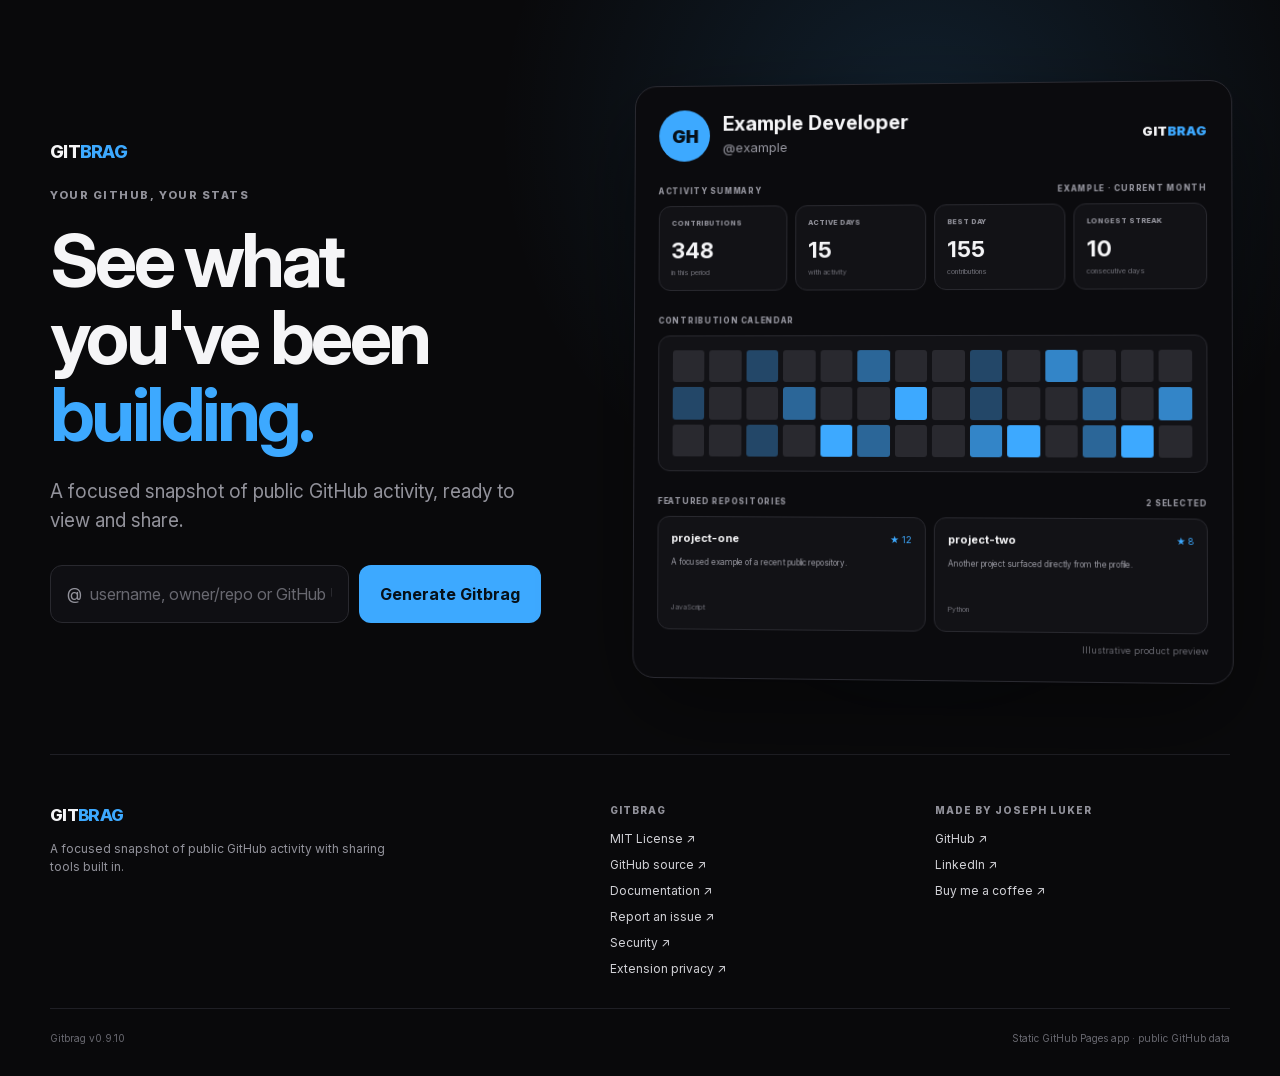
==== commit f490202b: "Integrate repository search and repository dashboard page" ====
--- a/index.html
+++ b/index.html
@@ -15,6 +15,7 @@
   <link rel="stylesheet" href="png.css?v=0.9.10">
   <link rel="stylesheet" href="landing.css?v=0.9.10">
   <link rel="stylesheet" href="dated.css?v=0.9.10">
+  <link rel="stylesheet" href="repo.css?v=0.9.10">
 </head>
 <body>
   <main class="app">
@@ -33,8 +34,8 @@
               <label class="input-wrap" for="username">
                 <span aria-hidden="true">@</span>
                 <input id="username" autocomplete="off" autocapitalize="none" spellcheck="false"
-                       placeholder="username or github.com/username"
-                       aria-label="GitHub username or GitHub profile URL" required>
+                       placeholder="username, owner/repo or GitHub URL"
+                       aria-label="GitHub username, repository or URL" required>
               </label>
               <button type="submit">Generate Gitbrag</button>
             </form>
@@ -110,6 +111,28 @@
       </div>
     </section>
 
+    <section id="repoView" class="repo-view hidden" aria-labelledby="repoTitle">
+      <header class="repo-toolbar">
+        <div class="brand small">GIT<span>BRAG</span></div>
+        <div class="repo-actions">
+          <button id="repoBack" type="button">← New search</button>
+          <button id="repoShare" type="button">Copy share link</button>
+          <button id="repoPng" type="button">Download PNG</button>
+          <button id="repoEmbed" type="button">Copy embed code</button>
+        </div>
+      </header>
+      <div class="repo-period"><label for="repoPeriod">Activity period</label>
+        <select id="repoPeriod">
+          <option value="7d">Last 7 days</option><option value="30d" selected>Last 30 days</option>
+          <option value="90d">Last 90 days</option><option value="1y">Last year</option>
+          <option value="recent">Most recent 100 commits</option>
+        </select>
+      </div>
+      <h2 id="repoTitle" tabindex="-1" class="sr-only">Repository statistics</h2>
+      <p id="repoStatus" role="status" aria-live="polite"></p>
+      <div id="repoDetails"></div>
+    </section>
+
     <section id="loadingView" class="loading hidden" role="status" aria-live="polite">
       <div class="spinner" aria-hidden="true"></div>
       <h2>Building your Gitbrag…</h2>
@@ -140,12 +163,10 @@
 
       <div class="period-picker-wrap">
         <div class="period-stepper periods" role="group" aria-label="Activity period">
-          <button id="periodPrev" class="period-arrow" type="button" aria-label="Previous calendar month">‹</button>
           <button id="periodPickerButton" class="period-picker-button" type="button" aria-haspopup="true" aria-controls="periodPickerPanel" aria-expanded="false">
             <span id="periodPickerLabel">Current month</span>
             <span class="period-picker-caret" aria-hidden="true">⌄</span>
           </button>
-          <button id="periodNext" class="period-arrow" type="button" aria-label="Next calendar month">›</button>
         </div>
 
         <div id="periodPickerPanel" class="period-picker-panel hidden" aria-label="Choose activity period">
@@ -344,5 +365,6 @@
   <script src="landing.js?v=0.9.10"></script>
   <script src="embed.js?v=0.9.10"></script>
   <script src="png.js?v=0.9.10"></script>
+  <script src="repo.js?v=0.9.10"></script>
 </body>
 </html>
--- a/repo.css
+++ b/repo.css
@@ -0,0 +1,30 @@
+.repo-view { width: min(1050px, calc(100% - 32px)); margin: 26px auto 90px; }
+.repo-toolbar { display:flex; flex-wrap:wrap; gap:12px; align-items:center; justify-content:space-between; padding:14px 0 22px; }
+.repo-actions { display:flex; flex-wrap:wrap; gap:8px; }
+.repo-toolbar button, .repo-period select { border:1px solid var(--line);border-radius:9px;background:var(--panel-strong);color:var(--text);padding:10px 13px;font:inherit;cursor:pointer; }
+.repo-toolbar button:hover,.repo-links a:hover { border-color:var(--accent); }
+.repo-period { display:flex;gap:10px;align-items:center;flex-wrap:wrap;color:var(--muted); }
+.repo-intro {background:var(--panel);border:1px solid var(--line);border-radius:16px;padding:26px;margin:12px 0 18px;overflow-wrap:anywhere}
+.repo-intro h1 {font-size:clamp(24px,4vw,42px);margin:8px 0;line-height:1.25}
+.repo-intro p {color:var(--muted);line-height:1.55}
+.repo-eyebrow {letter-spacing:.12em;text-transform:uppercase;color:var(--accent)!important;font-size:12px}
+.repo-links{display:flex;gap:18px;flex-wrap:wrap;margin-top:20px}
+.repo-links a,.repo-commit a{color:var(--accent);text-decoration:none;overflow-wrap:anywhere}
+.repo-alert{color:#eec28c!important}
+.repo-stats{display:grid;grid-template-columns:repeat(3,minmax(0,1fr));gap:12px}
+.repo-stat{display:flex;flex-direction:column;gap:10px;border:1px solid var(--line);background:var(--panel);border-radius:12px;padding:20px;min-width:0}
+.repo-stat span,.repo-meta-item span{font-size:13px;color:var(--muted)}
+.repo-stat strong{font-size:clamp(20px,3vw,32px);overflow-wrap:anywhere}
+.repo-stat small{font-size:12px;color:var(--muted);line-height:1.4}
+.repo-meta{display:grid;grid-template-columns:repeat(3,minmax(0,1fr));gap:12px;margin:18px 0}
+.repo-meta-item{display:flex;flex-direction:column;gap:5px;border:1px solid var(--line);border-radius:10px;padding:16px}
+.repo-meta-item strong{overflow-wrap:anywhere;font-size:14px}
+.repo-recent{background:var(--panel);border:1px solid var(--line);padding:22px;border-radius:14px}
+.repo-recent h2{margin:0 0 8px}
+.repo-muted,#repoStatus{color:var(--muted);line-height:1.5;font-size:13px}
+.repo-commit{display:flex;justify-content:space-between;align-items:start;gap:15px;padding:13px 0;border-top:1px solid var(--line)}
+.repo-commit small{color:var(--muted);white-space:nowrap}
+.repo-topics{color:var(--muted);overflow-wrap:anywhere}
+.repo-view button:focus-visible,.repo-view a:focus-visible,.repo-view select:focus-visible {outline:2px solid var(--accent);outline-offset:3px}
+@media(max-width:680px){.repo-stats,.repo-meta{grid-template-columns:repeat(2,minmax(0,1fr))}.repo-commit{flex-direction:column;gap:5px}.repo-view{width:calc(100% - 24px)}}
+@media(max-width:380px){.repo-stats,.repo-meta{grid-template-columns:1fr}}
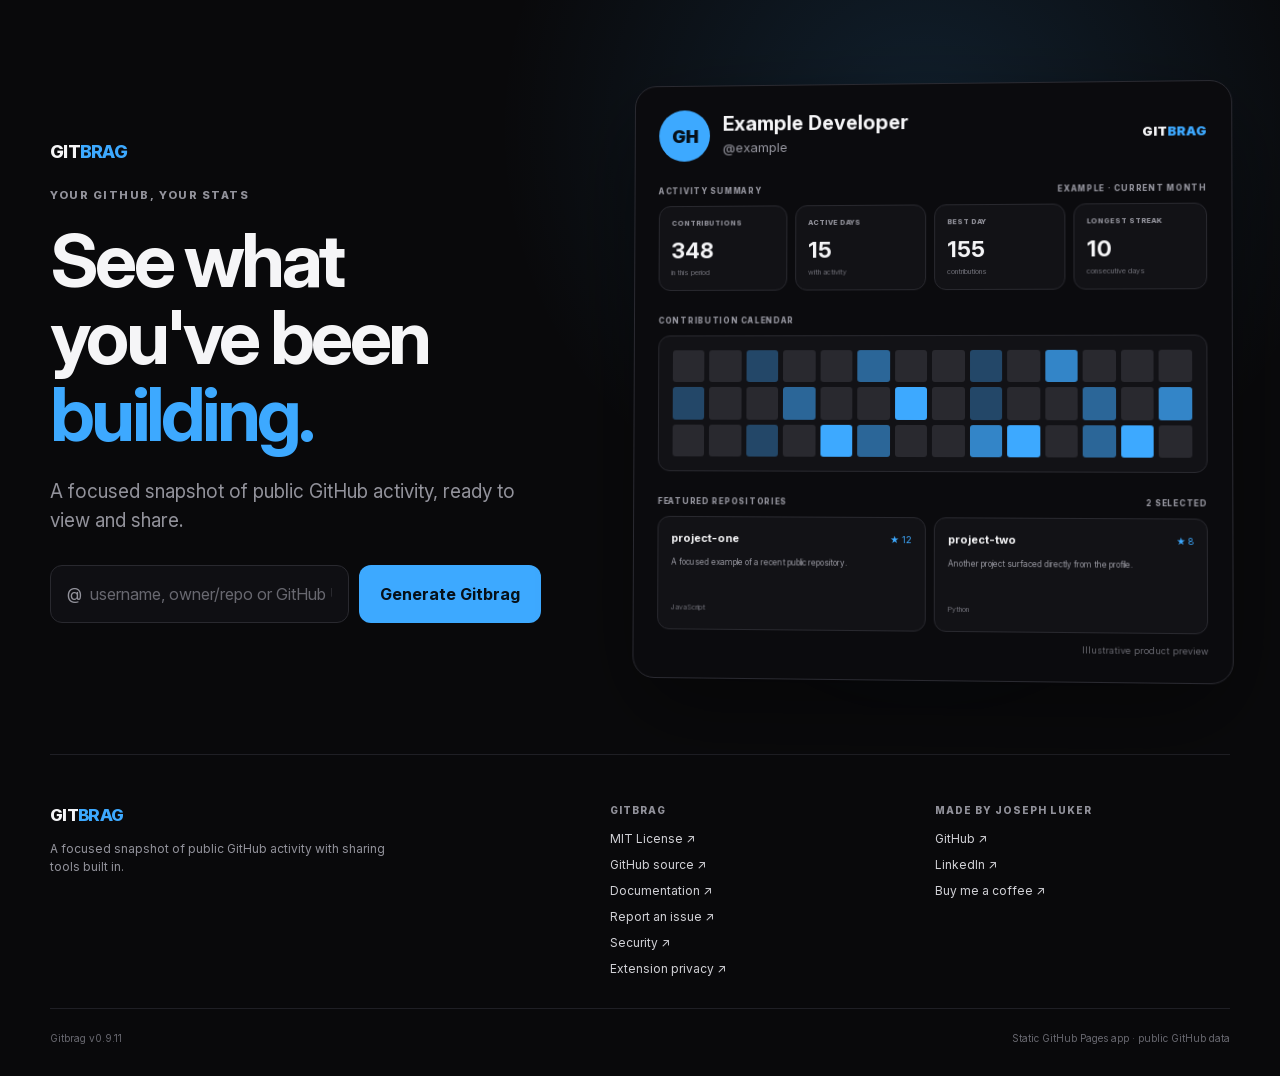
==== commit 33b4fa60: "Synchronize 0.9.11 repository-feature candidate version" ====
--- a/index.html
+++ b/index.html
@@ -10,16 +10,16 @@
   <meta name="color-scheme" content="dark">
   <title>Gitbrag — Your GitHub, Your Stats</title>
   <link rel="icon" href="data:,">
-  <link rel="stylesheet" href="style.css?v=0.9.10">
-  <link rel="stylesheet" href="share-page.css?v=0.9.10">
-  <link rel="stylesheet" href="png.css?v=0.9.10">
-  <link rel="stylesheet" href="landing.css?v=0.9.10">
-  <link rel="stylesheet" href="dated.css?v=0.9.10">
-  <link rel="stylesheet" href="repo.css?v=0.9.10">
+  <link rel="stylesheet" href="style.css?v=0.9.11">
+  <link rel="stylesheet" href="share-page.css?v=0.9.11">
+  <link rel="stylesheet" href="png.css?v=0.9.11">
+  <link rel="stylesheet" href="landing.css?v=0.9.11">
+  <link rel="stylesheet" href="dated.css?v=0.9.11">
+  <link rel="stylesheet" href="repo.css?v=0.9.11">
 </head>
 <body>
   <main class="app">
-    <div class="app-version" aria-label="Gitbrag version 0.9.10">v0.9.10</div>
+    <div class="app-version" aria-label="Gitbrag version 0.9.11">v0.9.11</div>
 
     <section id="searchView" class="landing-simple" aria-labelledby="searchTitle">
       <div class="landing-simple-shell">
@@ -105,7 +105,7 @@
         </footer>
 
         <div class="landing-simple-footer-bottom">
-          <span>Gitbrag v0.9.10</span>
+          <span>Gitbrag v0.9.11</span>
           <span>Static GitHub Pages app · public GitHub data</span>
         </div>
       </div>
@@ -356,15 +356,15 @@
     </div>
   </dialog>
 
-  <script src="stats-period.js?v=0.9.10"></script>
-  <script src="share-config.js?v=0.9.10"></script>
-  <script src="share-page.js?v=0.9.10"></script>
-  <script src="app.js?v=0.9.10"></script>
-  <script src="dated-period.js?v=0.9.10"></script>
-  <script src="period-picker.js?v=0.9.10"></script>
-  <script src="landing.js?v=0.9.10"></script>
-  <script src="embed.js?v=0.9.10"></script>
-  <script src="png.js?v=0.9.10"></script>
-  <script src="repo.js?v=0.9.10"></script>
+  <script src="stats-period.js?v=0.9.11"></script>
+  <script src="share-config.js?v=0.9.11"></script>
+  <script src="share-page.js?v=0.9.11"></script>
+  <script src="app.js?v=0.9.11"></script>
+  <script src="dated-period.js?v=0.9.11"></script>
+  <script src="period-picker.js?v=0.9.11"></script>
+  <script src="landing.js?v=0.9.11"></script>
+  <script src="embed.js?v=0.9.11"></script>
+  <script src="png.js?v=0.9.11"></script>
+  <script src="repo.js?v=0.9.11"></script>
 </body>
 </html>
--- a/repo.css
+++ b/repo.css
@@ -28,3 +28,10 @@
 .repo-view button:focus-visible,.repo-view a:focus-visible,.repo-view select:focus-visible {outline:2px solid var(--accent);outline-offset:3px}
 @media(max-width:680px){.repo-stats,.repo-meta{grid-template-columns:repeat(2,minmax(0,1fr))}.repo-commit{flex-direction:column;gap:5px}.repo-view{width:calc(100% - 24px)}}
 @media(max-width:380px){.repo-stats,.repo-meta{grid-template-columns:1fr}}
+
+.repo-view .sr-only {position:absolute!important;width:1px;height:1px;padding:0;margin:-1px;overflow:hidden;clip:rect(0,0,0,0);white-space:nowrap;border:0}
+.repo-calendar {display:grid;grid-template-columns:repeat(7,minmax(0,1fr));gap:7px;margin:16px 0 26px}
+.repo-day {height:29px;border-radius:5px;border:1px solid var(--line);background:#22252b}
+.repo-day-1{background:#254a6a}.repo-day-2{background:#2778b4}.repo-day-3{background:#35a1ed}.repo-day-4{background:#3da9ff}
+.repo-recent + .repo-recent{margin-top:15px}
+@media(max-width:420px){.repo-day{height:20px}.repo-calendar{gap:4px}}
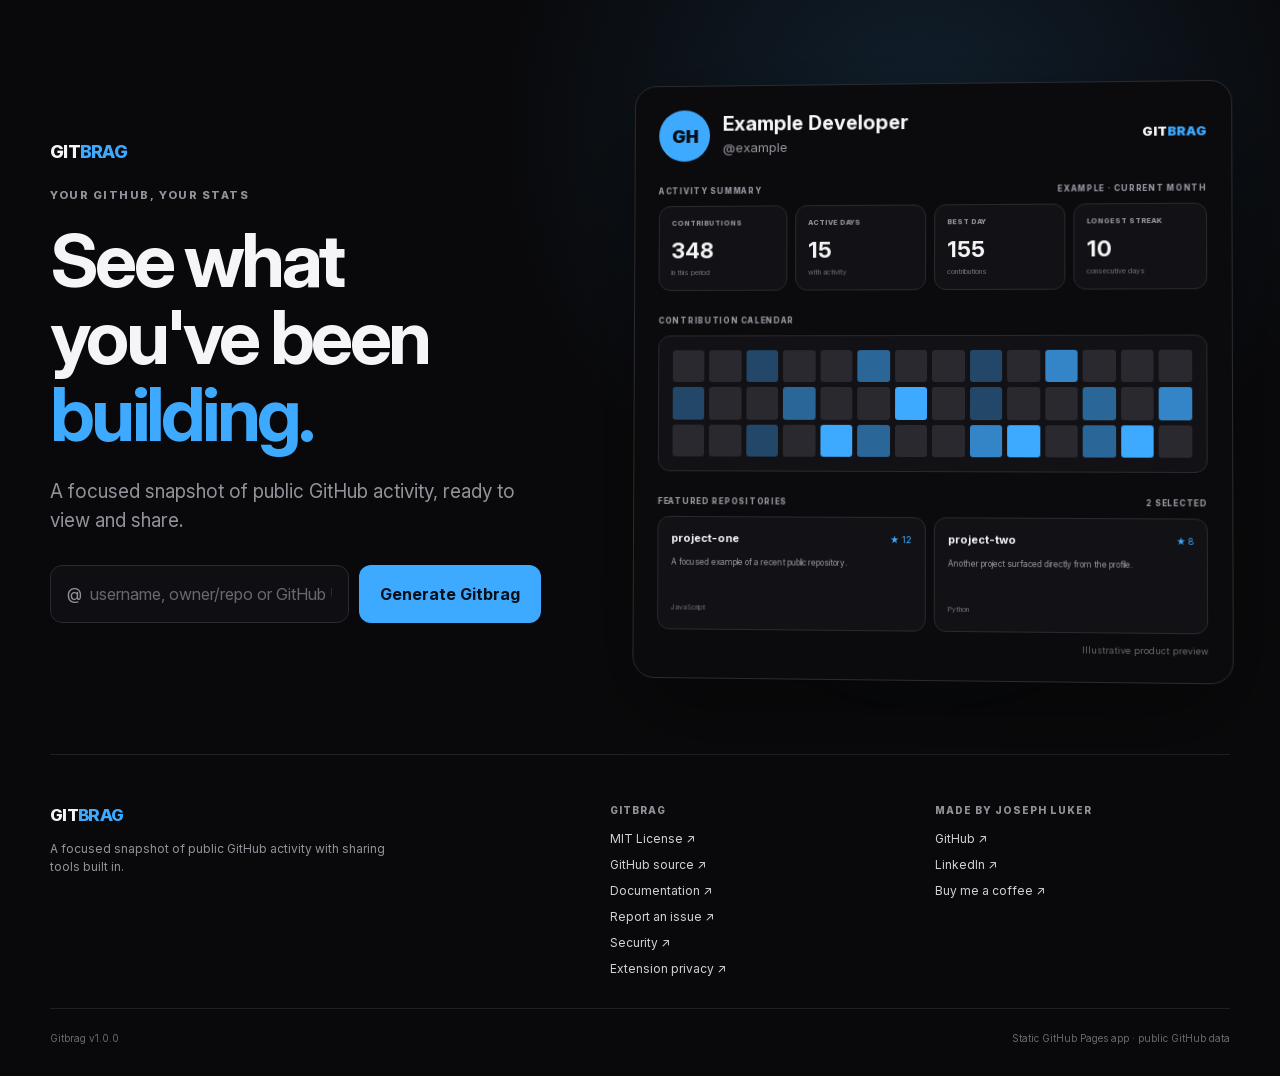
==== commit cfaa271c: "Prepare 1.0.0 release metadata: index.html" ====
--- a/index.html
+++ b/index.html
@@ -10,16 +10,16 @@
   <meta name="color-scheme" content="dark">
   <title>Gitbrag — Your GitHub, Your Stats</title>
   <link rel="icon" href="data:,">
-  <link rel="stylesheet" href="style.css?v=0.9.11">
-  <link rel="stylesheet" href="share-page.css?v=0.9.11">
-  <link rel="stylesheet" href="png.css?v=0.9.11">
-  <link rel="stylesheet" href="landing.css?v=0.9.11">
-  <link rel="stylesheet" href="dated.css?v=0.9.11">
-  <link rel="stylesheet" href="repo.css?v=0.9.11">
+  <link rel="stylesheet" href="style.css?v=1.0.0">
+  <link rel="stylesheet" href="share-page.css?v=1.0.0">
+  <link rel="stylesheet" href="png.css?v=1.0.0">
+  <link rel="stylesheet" href="landing.css?v=1.0.0">
+  <link rel="stylesheet" href="dated.css?v=1.0.0">
+  <link rel="stylesheet" href="repo.css?v=1.0.0">
 </head>
 <body>
   <main class="app">
-    <div class="app-version" aria-label="Gitbrag version 0.9.11">v0.9.11</div>
+    <div class="app-version" aria-label="Gitbrag version 1.0.0">v1.0.0</div>
 
     <section id="searchView" class="landing-simple" aria-labelledby="searchTitle">
       <div class="landing-simple-shell">
@@ -105,7 +105,7 @@
         </footer>
 
         <div class="landing-simple-footer-bottom">
-          <span>Gitbrag v0.9.11</span>
+          <span>Gitbrag v1.0.0</span>
           <span>Static GitHub Pages app · public GitHub data</span>
         </div>
       </div>
@@ -121,13 +121,15 @@
           <button id="repoEmbed" type="button">Copy embed code</button>
         </div>
       </header>
-      <div class="repo-period"><label for="repoPeriod">Activity period</label>
-        <select id="repoPeriod">
-          <option value="7d">Last 7 days</option><option value="30d" selected>Last 30 days</option>
-          <option value="90d">Last 90 days</option><option value="1y">Last year</option>
-          <option value="recent">Most recent 100 commits</option>
-        </select>
-      </div>
+
+      <details class="repo-custom" id="repoCustomize">
+        <summary>Customize repository view and sharing</summary>
+        <div class="repo-custom-controls">
+          <label><input type="checkbox" data-repo-module="metrics" checked> Statistics</label>
+          <label><input type="checkbox" data-repo-module="metadata" checked> Repository details</label>
+          <label for="repoAccent">Accent <select id="repoAccent"><option value="blue">Blue</option><option value="purple">Purple</option><option value="green">Green</option><option value="red">Red</option></select></label>
+        </div>
+      </details>
       <h2 id="repoTitle" tabindex="-1" class="sr-only">Repository statistics</h2>
       <p id="repoStatus" role="status" aria-live="polite"></p>
       <div id="repoDetails"></div>
@@ -356,15 +358,15 @@
     </div>
   </dialog>
 
-  <script src="stats-period.js?v=0.9.11"></script>
-  <script src="share-config.js?v=0.9.11"></script>
-  <script src="share-page.js?v=0.9.11"></script>
-  <script src="app.js?v=0.9.11"></script>
-  <script src="dated-period.js?v=0.9.11"></script>
-  <script src="period-picker.js?v=0.9.11"></script>
-  <script src="landing.js?v=0.9.11"></script>
-  <script src="embed.js?v=0.9.11"></script>
-  <script src="png.js?v=0.9.11"></script>
-  <script src="repo.js?v=0.9.11"></script>
+  <script src="stats-period.js?v=1.0.0"></script>
+  <script src="share-config.js?v=1.0.0"></script>
+  <script src="share-page.js?v=1.0.0"></script>
+  <script src="app.js?v=1.0.0"></script>
+  <script src="dated-period.js?v=1.0.0"></script>
+  <script src="period-picker.js?v=1.0.0"></script>
+  <script src="landing.js?v=1.0.0"></script>
+  <script src="embed.js?v=1.0.0"></script>
+  <script src="png.js?v=1.0.0"></script>
+  <script src="repo.js?v=1.0.0"></script>
 </body>
 </html>
--- a/style.css
+++ b/style.css
@@ -571,3 +571,13 @@
     animation-iteration-count: 1 !important;
   }
 }
+
+/* Narrow viewport and high-zoom fallback: avoid multi-column overflow. */
+@media (max-width: 400px) {
+  .profile-header { grid-template-columns: minmax(0,1fr) auto; }
+  .profile-header > .share-control { grid-column: 2; }
+  .profile-header > .back { min-width:0;white-space:normal;overflow-wrap:anywhere; }
+  .stats-grid,.extra-grid,.shared-stats-grid { grid-template-columns: minmax(0,1fr); }
+  .profile-intro { flex-wrap:wrap; }
+  .share-menu { max-width:calc(100vw - 24px); }
+}
--- a/png.css
+++ b/png.css
@@ -77,7 +77,7 @@
   font-size: 12px;
 }
 .png-unified-period-head small { color: var(--muted); font-size: 9px; font-weight: 700; text-transform: uppercase; letter-spacing: .04em; }
-.png-unified-period-control { display: grid; grid-template-columns: 34px minmax(0, 1fr) 34px; gap: 6px; }
+.png-unified-period-control { display: grid; grid-template-columns: minmax(0, 1fr); gap: 6px; }
 .png-unified-period-control button,
 .png-unified-period-panel button,
 .png-unified-period-panel select {
@@ -96,8 +96,6 @@
 .png-unified-period-control button:focus-visible,
 .png-unified-period-panel button:focus-visible,
 .png-unified-period-panel select:focus-visible { outline: 2px solid var(--accent); outline-offset: 2px; }
-.png-unified-period-control > button:first-child,
-.png-unified-period-control > button:last-child { padding: 0; font-size: 18px; line-height: 1; }
 .png-unified-period-control button:disabled { opacity: .35; cursor: default; border-color: var(--line); }
 .png-unified-period-current { overflow: hidden; font-size: 11px !important; font-weight: 800 !important; text-overflow: ellipsis; white-space: nowrap; }
 .png-unified-period-panel {
--- a/dated.css
+++ b/dated.css
@@ -10,11 +10,10 @@
   padding-bottom: 0;
   border-bottom: 0;
   display: grid;
-  grid-template-columns: 44px minmax(0, 1fr) 44px;
+  grid-template-columns: minmax(0, 1fr);
   gap: 8px;
 }
 
-.period-stepper.periods > .period-arrow,
 .period-stepper.periods > .period-picker-button {
   min-height: 44px;
   color: var(--text);
@@ -24,22 +23,8 @@
   cursor: pointer;
 }
 
-.period-stepper.periods > .period-arrow {
-  display: grid;
-  place-items: center;
-  padding: 0;
-  font-size: 25px;
-  line-height: 1;
-}
-
-.period-stepper.periods > .period-arrow:hover:not(:disabled),
 .period-stepper.periods > .period-picker-button:hover {
   border-color: var(--accent);
-}
-
-.period-stepper.periods > .period-arrow:disabled {
-  opacity: .28;
-  cursor: default;
 }
 
 .period-stepper.periods > .period-picker-button {
--- a/repo.css
+++ b/repo.css
@@ -2,32 +2,30 @@
 .repo-toolbar { display:flex; flex-wrap:wrap; gap:12px; align-items:center; justify-content:space-between; padding:14px 0 22px; }
 .repo-actions { display:flex; flex-wrap:wrap; gap:8px; }
 .repo-toolbar button, .repo-period select { border:1px solid var(--line);border-radius:9px;background:var(--panel-strong);color:var(--text);padding:10px 13px;font:inherit;cursor:pointer; }
-.repo-toolbar button:hover,.repo-links a:hover { border-color:var(--accent); }
+.repo-toolbar button:hover,.repo-links a:hover { border-color:var(--repo-accent, var(--accent)); }
 .repo-period { display:flex;gap:10px;align-items:center;flex-wrap:wrap;color:var(--muted); }
 .repo-intro {background:var(--panel);border:1px solid var(--line);border-radius:16px;padding:26px;margin:12px 0 18px;overflow-wrap:anywhere}
 .repo-intro h1 {font-size:clamp(24px,4vw,42px);margin:8px 0;line-height:1.25}
 .repo-intro p {color:var(--muted);line-height:1.55}
-.repo-eyebrow {letter-spacing:.12em;text-transform:uppercase;color:var(--accent)!important;font-size:12px}
+.repo-eyebrow {letter-spacing:.12em;text-transform:uppercase;color:var(--repo-accent, var(--accent))!important;font-size:12px}
 .repo-links{display:flex;gap:18px;flex-wrap:wrap;margin-top:20px}
-.repo-links a,.repo-commit a{color:var(--accent);text-decoration:none;overflow-wrap:anywhere}
+.repo-links a,.repo-commit a{color:var(--repo-accent, var(--accent));text-decoration:none;overflow-wrap:anywhere}
 .repo-alert{color:#eec28c!important}
 .repo-stats{display:grid;grid-template-columns:repeat(3,minmax(0,1fr));gap:12px}
 .repo-stat{display:flex;flex-direction:column;gap:10px;border:1px solid var(--line);background:var(--panel);border-radius:12px;padding:20px;min-width:0}
 .repo-stat span,.repo-meta-item span{font-size:13px;color:var(--muted)}
 .repo-stat strong{font-size:clamp(20px,3vw,32px);overflow-wrap:anywhere}
 .repo-stat small{font-size:12px;color:var(--muted);line-height:1.4}
-.repo-meta{display:grid;grid-template-columns:repeat(3,minmax(0,1fr));gap:12px;margin:18px 0}
+.repo-view .repo-meta{display:grid;grid-template-columns:repeat(3,minmax(0,1fr));gap:12px;margin:18px 0}
 .repo-meta-item{display:flex;flex-direction:column;gap:5px;border:1px solid var(--line);border-radius:10px;padding:16px}
 .repo-meta-item strong{overflow-wrap:anywhere;font-size:14px}
 .repo-recent{background:var(--panel);border:1px solid var(--line);padding:22px;border-radius:14px}
 .repo-recent h2{margin:0 0 8px}
 .repo-muted,#repoStatus{color:var(--muted);line-height:1.5;font-size:13px}
-.repo-commit{display:flex;justify-content:space-between;align-items:start;gap:15px;padding:13px 0;border-top:1px solid var(--line)}
-.repo-commit small{color:var(--muted);white-space:nowrap}
 .repo-topics{color:var(--muted);overflow-wrap:anywhere}
-.repo-view button:focus-visible,.repo-view a:focus-visible,.repo-view select:focus-visible {outline:2px solid var(--accent);outline-offset:3px}
-@media(max-width:680px){.repo-stats,.repo-meta{grid-template-columns:repeat(2,minmax(0,1fr))}.repo-commit{flex-direction:column;gap:5px}.repo-view{width:calc(100% - 24px)}}
-@media(max-width:380px){.repo-stats,.repo-meta{grid-template-columns:1fr}}
+.repo-view button:focus-visible,.repo-view a:focus-visible,.repo-view select:focus-visible {outline:2px solid var(--repo-accent, var(--accent));outline-offset:3px}
+@media(max-width:680px){.repo-stats,.repo-view .repo-meta{grid-template-columns:repeat(2,minmax(0,1fr))}.repo-commit{flex-direction:column;gap:5px}.repo-view{width:calc(100% - 24px)}}
+@media(max-width:380px){.repo-stats,.repo-view .repo-meta{grid-template-columns:1fr}}
 
 .repo-view .sr-only {position:absolute!important;width:1px;height:1px;padding:0;margin:-1px;overflow:hidden;clip:rect(0,0,0,0);white-space:nowrap;border:0}
 .repo-calendar {display:grid;grid-template-columns:repeat(7,minmax(0,1fr));gap:7px;margin:16px 0 26px}
@@ -35,3 +33,12 @@
 .repo-day-1{background:#254a6a}.repo-day-2{background:#2778b4}.repo-day-3{background:#35a1ed}.repo-day-4{background:#3da9ff}
 .repo-recent + .repo-recent{margin-top:15px}
 @media(max-width:420px){.repo-day{height:20px}.repo-calendar{gap:4px}}
+
+.repo-custom { border:1px solid var(--line);border-radius:11px;background:var(--panel);padding:12px 15px;margin:0 0 18px; }
+.repo-custom summary { cursor:pointer;font-weight:600; }
+.repo-custom summary:focus-visible {outline:2px solid var(--repo-accent, var(--accent));outline-offset:3px}
+.repo-custom-controls {display:flex;align-items:center;gap:16px;flex-wrap:wrap;padding-top:14px}
+.repo-custom-controls label {display:flex;align-items:center;gap:7px;color:var(--text);font-size:13px}
+.repo-custom-controls input {accent-color:var(--repo-accent,var(--accent));width:18px;height:18px}
+.repo-custom-controls select {background:var(--panel-strong);color:var(--text);border:1px solid var(--line);padding:6px;border-radius:7px;font:inherit}
+.repo-view .repo-eyebrow,.repo-view .repo-links a,.repo-view .repo-commit a{color:var(--repo-accent,var(--accent))!important}
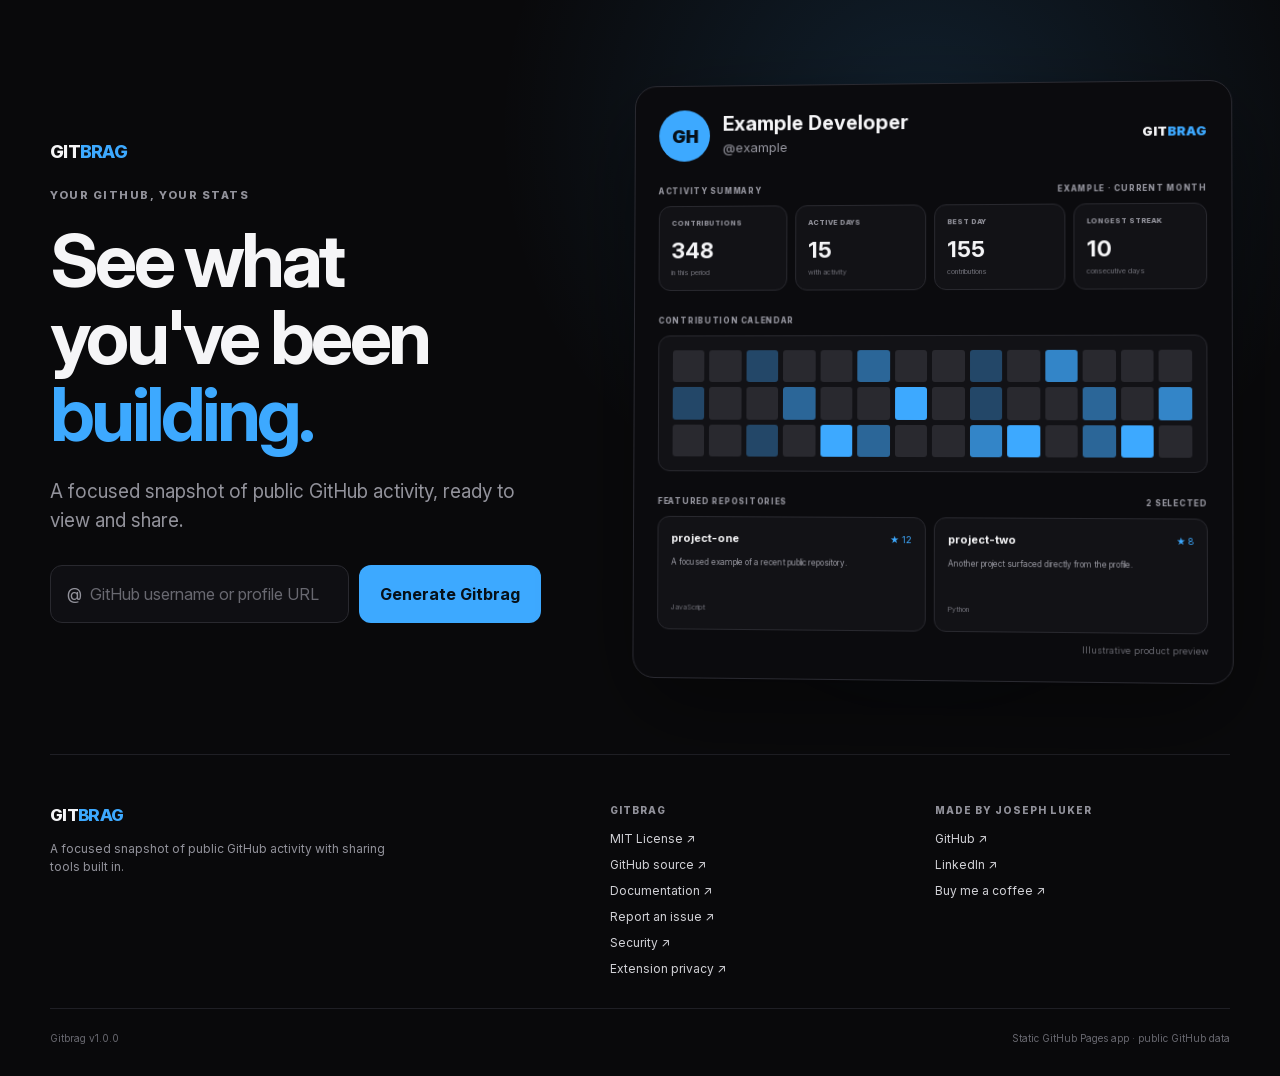
==== commit e0832cae: "Remove standalone repository mode: index.html" ====
--- a/index.html
+++ b/index.html
@@ -15,7 +15,6 @@
   <link rel="stylesheet" href="png.css?v=1.0.0">
   <link rel="stylesheet" href="landing.css?v=1.0.0">
   <link rel="stylesheet" href="dated.css?v=1.0.0">
-  <link rel="stylesheet" href="repo.css?v=1.0.0">
 </head>
 <body>
   <main class="app">
@@ -34,8 +33,8 @@
               <label class="input-wrap" for="username">
                 <span aria-hidden="true">@</span>
                 <input id="username" autocomplete="off" autocapitalize="none" spellcheck="false"
-                       placeholder="username, owner/repo or GitHub URL"
-                       aria-label="GitHub username, repository or URL" required>
+                       placeholder="GitHub username or profile URL"
+                       aria-label="GitHub username or profile URL" required>
               </label>
               <button type="submit">Generate Gitbrag</button>
             </form>
@@ -111,30 +110,6 @@
       </div>
     </section>
 
-    <section id="repoView" class="repo-view hidden" aria-labelledby="repoTitle">
-      <header class="repo-toolbar">
-        <div class="brand small">GIT<span>BRAG</span></div>
-        <div class="repo-actions">
-          <button id="repoBack" type="button">← New search</button>
-          <button id="repoShare" type="button">Copy share link</button>
-          <button id="repoPng" type="button">Download PNG</button>
-          <button id="repoEmbed" type="button">Copy embed code</button>
-        </div>
-      </header>
-
-      <details class="repo-custom" id="repoCustomize">
-        <summary>Customize repository view and sharing</summary>
-        <div class="repo-custom-controls">
-          <label><input type="checkbox" data-repo-module="metrics" checked> Statistics</label>
-          <label><input type="checkbox" data-repo-module="metadata" checked> Repository details</label>
-          <label for="repoAccent">Accent <select id="repoAccent"><option value="blue">Blue</option><option value="purple">Purple</option><option value="green">Green</option><option value="red">Red</option></select></label>
-        </div>
-      </details>
-      <h2 id="repoTitle" tabindex="-1" class="sr-only">Repository statistics</h2>
-      <p id="repoStatus" role="status" aria-live="polite"></p>
-      <div id="repoDetails"></div>
-    </section>
-
     <section id="loadingView" class="loading hidden" role="status" aria-live="polite">
       <div class="spinner" aria-hidden="true"></div>
       <h2>Building your Gitbrag…</h2>
@@ -367,6 +342,5 @@
   <script src="landing.js?v=1.0.0"></script>
   <script src="embed.js?v=1.0.0"></script>
   <script src="png.js?v=1.0.0"></script>
-  <script src="repo.js?v=1.0.0"></script>
 </body>
 </html>
